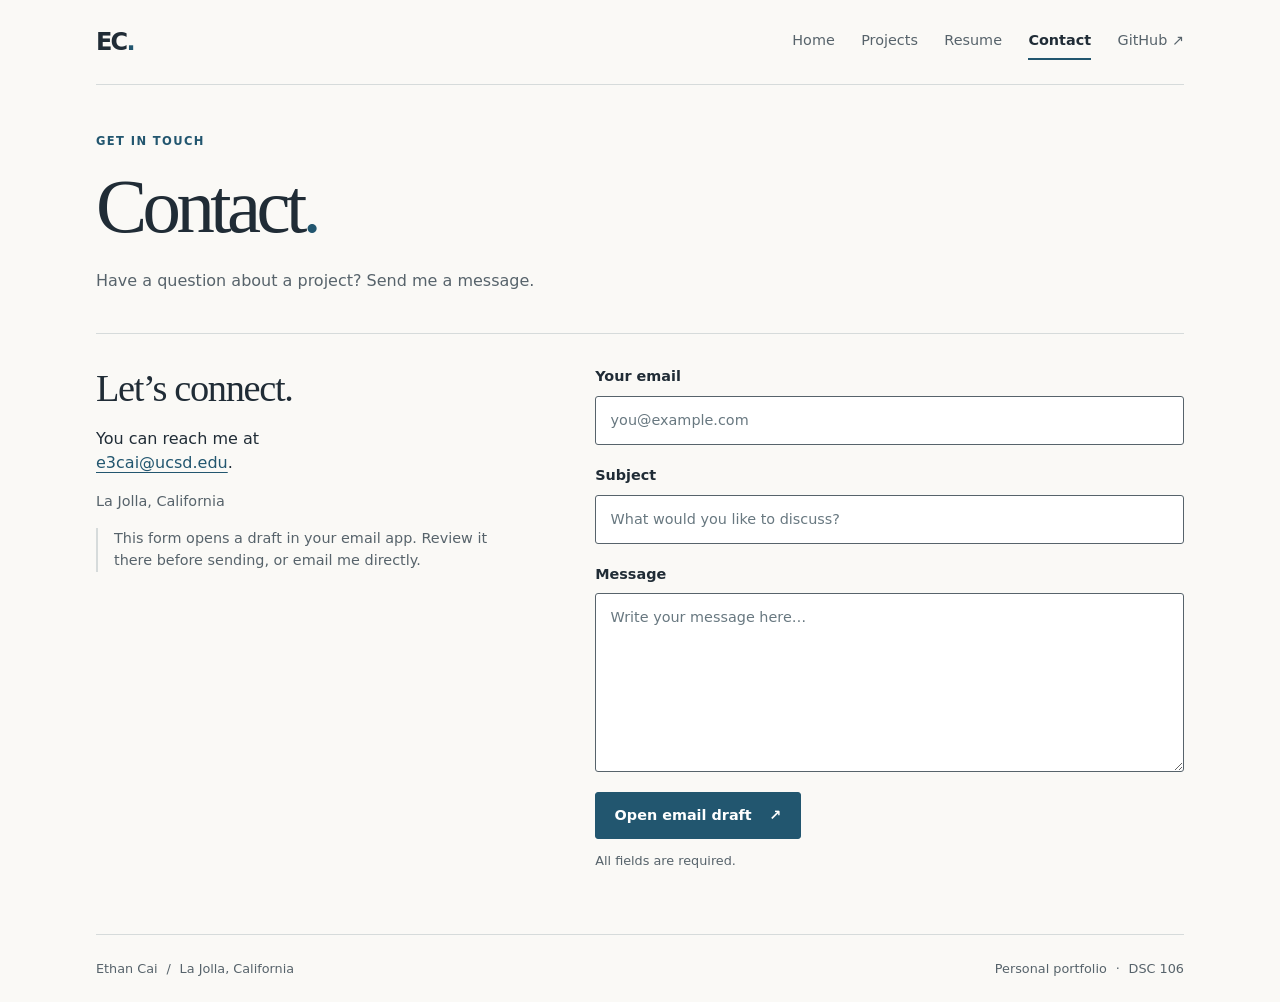
==== contact/index.html @ 334a9e9f "Initial portfolio" ====
<!DOCTYPE html>
<html lang="en">
<head>
  <meta charset="utf-8">
  <meta name="viewport" content="width=device-width, initial-scale=1">
  <meta name="description" content="Contact Ethan Cai by email about research, projects, or collaboration.">
  <title>Contact | Ethan Cai</title>
  <link rel="stylesheet" href="../style.css">
</head>
<body>
  <a class="skip-link" href="#main">Skip to main content</a>
  <header class="site-header">
    <a class="wordmark" href="../index.html" aria-label="EC: Ethan Cai, home">EC<span aria-hidden="true">.</span></a>
    <nav aria-label="Main">
        <a href="../index.html">Home</a>
        <a href="../projects/index.html">Projects</a>
        <a href="../resume/index.html">Resume</a>
        <a href="index.html" aria-current="page">Contact</a>
        <a href="https://github.com/gyjdb" target="_blank" rel="noopener noreferrer">GitHub <span aria-hidden="true">↗</span><span class="visually-hidden"> (opens in a new tab)</span></a>
    </nav>
  </header>
  <main id="main">
<header class="page-intro">
  <p class="eyebrow">Get in touch</p>
  <h1>Contact<span class="accent">.</span></h1>
  <p>Have a question about a project? Send me a message.</p>
</header>
<div class="contact-layout">
  <section class="contact-info" aria-labelledby="contact-info-heading">
    <h2 id="contact-info-heading">Let’s connect.</h2>
    <p>You can reach me at<br><a href="mailto:e3cai@ucsd.edu">e3cai@ucsd.edu</a>.</p>
    <p class="meta">La Jolla, California</p>
    <p class="form-note" id="mail-note">This form opens a draft in your email app. Review it there before sending, or email me directly.</p>
  </section>
  <form action="mailto:e3cai@ucsd.edu" method="POST" enctype="text/plain" aria-label="Email Ethan" aria-describedby="mail-note">
    <label for="email">
      Your email
      <input type="email" id="email" name="email" autocomplete="email"
             placeholder="you@example.com" required>
    </label>
    <label for="subject">
      Subject
      <input type="text" id="subject" name="subject"
             placeholder="What would you like to discuss?" required>
    </label>
    <label for="body">
      Message
      <textarea id="body" name="body" rows="7"
                placeholder="Write your message here…" required></textarea>
    </label>
    <button type="submit">Open email draft <span aria-hidden="true">↗</span></button>
    <p class="meta">All fields are required.</p>
  </form>
</div>
  </main>
  <footer class="site-footer">
    <p>Ethan Cai <span aria-hidden="true">/</span> La Jolla, California</p>
    <p>Personal portfolio <span aria-hidden="true">·</span> DSC 106</p>
  </footer>
</body>
</html>
---- style.css ----
:root {
  --paper: #faf9f6;
  --ink: #202c36;
  --muted: #57636b;
  --accent: #22566f;
  --rule: #d6dbdb;
  --soft: #edf1ef;
}

* { box-sizing: border-box; }

body {
  font: 100%/1.5 system-ui;
  color: var(--ink);
  background: var(--paper);
  max-width: 74rem;
  min-height: 100vh;
  margin: 0 auto;
  padding: 0 clamp(1rem, 4vw, 3rem);
  display: flex;
  flex-direction: column;
  overflow-wrap: break-word;
}

main { flex: 1; }

h1, h2, h3, p, figure, dl { margin: 0; }

h1, h2, h3 { line-height: 1.16; }

h1, h2 { font-family: Georgia, 'Times New Roman', serif; font-weight: 400; }

h1 { font-size: clamp(3rem, 7vw, 5.8rem); letter-spacing: -0.06em; }
h2 { font-size: clamp(1.9rem, 3vw, 2.45rem); letter-spacing: -0.035em; }
h3 { font-size: 1.15rem; font-weight: 620; }

p + p { margin-top: 1rem; }
ul { padding-left: 1.3rem; margin: 1rem 0 0; }
li + li { margin-top: .65rem; }
a { color: var(--accent); text-underline-offset: .22em; }
a:hover { text-decoration-thickness: 2px; }
a, button, input, textarea { -webkit-tap-highlight-color: transparent; }
:focus-visible { outline: 3px solid var(--accent); outline-offset: 4px; }

img { display: block; max-width: 100%; height: auto; }
.accent { color: var(--accent); }
.eyebrow { font-size: .72rem; font-weight: 650; letter-spacing: .12em; text-transform: uppercase; color: var(--accent); }
.meta, .tools { color: var(--muted); font-size: .9rem; }
.tools { font-weight: 550; }
.text-link { font-size: .9rem; font-weight: 600; }

.skip-link { position: absolute; top: .7rem; left: 1rem; padding: .75rem; background: white; transform: translateY(-180%); z-index: 5; }
.skip-link:focus { transform: translateY(0); }
.visually-hidden { position: absolute; width: 1px; height: 1px; margin: -1px; padding: 0; overflow: hidden; clip-path: inset(50%); white-space: nowrap; border: 0; }

.site-header { display: flex; align-items: center; justify-content: space-between; gap: 1.5rem; padding: 1.5rem 0; border-bottom: 1px solid var(--rule); }
.wordmark { font-size: 1.5rem; letter-spacing: -.075em; font-weight: 750; text-decoration: none; color: var(--ink); }
.wordmark span { color: var(--accent); }
.site-header nav { display: flex; flex-wrap: wrap; gap: .35rem 1.65rem; }
.site-header nav a { display: inline-block; padding: .4rem 0; color: var(--muted); text-decoration: none; font-size: .9rem; border-bottom: 2px solid transparent; }
.site-header nav a:hover, .site-header nav a[aria-current='page'] { color: var(--ink); border-bottom-color: var(--accent); }
.site-header nav a[aria-current='page'] { font-weight: 650; }
.site-footer { margin-top: 4rem; padding: 1.5rem 0; border-top: 1px solid var(--rule); display: flex; flex-wrap: wrap; justify-content: space-between; gap: .5rem 1.5rem; color: var(--muted); font-size: .8rem; }
.site-footer p { margin: 0; }
.site-footer span { margin: 0 .3rem; }

.hero { padding: 4rem 0 3.5rem; display: flex; gap: 3.5rem; align-items: center; }
.hero-copy { flex: 1.2; min-width: 0; }
.hero h1 { margin: .85rem 0 1.2rem; }
.hero-subtitle { font-size: clamp(1.2rem, 2.1vw, 1.55rem); line-height: 1.35; font-weight: 450; }
.hero-copy > p:not(.eyebrow):not(.hero-subtitle) { max-width: 47ch; color: var(--muted); font-size: .95rem; }
.hero-image { flex: 1; min-width: 0; }
.hero-image img { width: 100%; border: 1px solid var(--ink); }
figcaption { margin-top: .65rem; color: var(--muted); font-size: .8rem; }
figcaption span { margin: 0 .3rem; }
.actions { display: flex; flex-wrap: wrap; align-items: center; gap: 1rem 1.4rem; margin-top: 1.7rem; }
.button, button { display: inline-flex; align-items: center; justify-content: center; gap: 1.1rem; min-height: 2.8rem; padding: .72rem 1.15rem; border: 1px solid var(--accent); border-radius: 3px; color: white; background: var(--accent); text-decoration: none; font: inherit; font-size: .9rem; font-weight: 550; cursor: pointer; }
.button:hover, button:hover { background: #173e52; border-color: #173e52; }
.home-work { border-top: 1px solid var(--rule); padding-top: 2.3rem; }
.section-heading { display: flex; align-items: end; justify-content: space-between; gap: 1rem; margin-bottom: 1.8rem; }
.section-heading h2 { margin-top: .45rem; }
.project-grid { display: grid; grid-template-columns: repeat(2, minmax(0, 1fr)); gap: 1.8rem; }
.project-card { min-width: 0; padding-top: 1.25rem; border-top: 2px solid var(--accent); }
.project-card h3 { margin: .8rem 0; font-size: 1.1rem; line-height: 1.35; }
.project-card h3 a { text-decoration: none; color: var(--ink); }
.project-card h3 a:hover { text-decoration: underline; }
.project-card > p:not(.eyebrow) { font-size: .9rem; color: var(--muted); }
.project-card > p.tools { margin-top: 1rem; font-size: .8rem; }
.background-strip { margin-top: 3rem; padding: 1.65rem; background: var(--soft); display: flex; align-items: center; justify-content: space-between; gap: 1.5rem; }
.background-strip h2 { flex: 1; font-size: 1.65rem; max-width: 16ch; }
.background-strip p { margin: 0; font-size: .9rem; color: var(--muted); }

.page-intro { padding: 3rem 0 2.5rem; max-width: 60rem; }
.page-intro h1 { margin: .7rem 0 1.15rem; font-size: clamp(3rem, 6vw, 4.8rem); }
.page-intro > p:not(.eyebrow) { color: var(--muted); max-width: 66ch; }
.project-list { max-width: 55rem; }
.project-index { display: flex; flex-wrap: wrap; gap: .5rem 1.4rem; margin-bottom: 1.5rem; }
.project-index a { display: inline-block; padding: .4rem 0; font-size: .9rem; }
.project-detail { border-top: 1px solid var(--rule); padding: 2rem 0; scroll-margin-top: 1.5rem; }
.project-detail h2 { margin: .65rem 0 .9rem; font-size: clamp(1.65rem, 3vw, 2.1rem); max-width: 35ch; }
.project-detail .role { margin-bottom: .5rem; font-size: .94rem; }
.project-detail .tools { margin-top: .4rem; }
.project-summary { max-width: 68ch; margin-top: 1.1rem; }
.project-facts { display: grid; grid-template-columns: 9rem minmax(0, 1fr); gap: 1rem 1.5rem; margin-top: 1.5rem; font-size: .94rem; }
.project-facts dt { color: var(--accent); font-weight: 650; }
.project-facts dd { margin: 0; }
.closing-link { border-top: 1px solid var(--rule); padding-top: 1.5rem; }
.resume-intro > p.resume-name { font-size: 1.35rem; font-weight: 600; color: var(--ink); }
.resume-intro p + p { margin-top: .5rem; }
.resume-content { max-width: 55rem; }
.resume-section { border-top: 1px solid var(--rule); padding: 1.8rem 0; }
.resume-section > h2 { font-size: 1.75rem; margin-bottom: 1.3rem; }
.resume-entry + .resume-entry { margin-top: 1.8rem; }
.resume-entry h3 { line-height: 1.4; }
.resume-entry .role, .resume-entry .tools { margin-top: .35rem; }
.resume-entry .meta { margin-top: .3rem; }
.resume-entry ul, .resume-section > ul { max-width: 75ch; font-size: .94rem; }
.skills-list dt { font-weight: 650; font-size: .94rem; }
.skills-list dd { max-width: 75ch; margin: .2rem 0 1rem; font-size: .94rem; }
.skills-list dd:last-child { margin-bottom: 0; }

.contact-layout { border-top: 1px solid var(--rule); padding-top: 2rem; display: flex; align-items: start; gap: 4rem; }
.contact-info { flex: .85; min-width: 0; }
.contact-info h2 { margin-bottom: 1rem; }
.form-note { border-left: 2px solid var(--rule); padding-left: 1rem; color: var(--muted); font-size: .9rem; max-width: 43ch; }
form { flex: 1.15; min-width: 0; }
label { display: block; margin-bottom: 1.25rem; font-weight: 600; font-size: .9rem; }
input, textarea { display: block; width: 100%; min-width: 0; padding: .8rem .9rem; margin-top: .5rem; border: 1px solid var(--muted); border-radius: 3px; font: inherit; font-weight: 400; color: var(--ink); background: white; }
input::placeholder, textarea::placeholder { color: #687880; opacity: 1; }
textarea { resize: vertical; min-height: 10rem; }
form > .meta { margin-top: .75rem; font-size: .8rem; }

@media (max-width: 48rem) {
  .hero { flex-direction: column; align-items: stretch; gap: 2rem; padding: 2.5rem 0; }
  .hero-copy > p:not(.eyebrow):not(.hero-subtitle) { max-width: none; }
  .hero-image { max-width: 32rem; }
  .project-grid { grid-template-columns: 1fr; gap: 1.5rem; }
  .project-facts { grid-template-columns: 1fr; gap: .3rem; }
  .project-facts dd + dt { margin-top: .8rem; }
  .project-card { padding-top: 1rem; }
  .background-strip { align-items: start; flex-direction: column; gap: 1rem; }
  .background-strip h2 { max-width: none; }
  .contact-layout { flex-direction: column; gap: 2rem; }
  .contact-info, form { width: 100%; }
  .form-note { max-width: none; }
}

@media (max-width: 35rem) {
  .site-header { align-items: start; flex-direction: column; gap: .5rem; padding: 1rem 0; }
  .site-header nav { gap: .25rem 1rem; }
  .section-heading { align-items: start; flex-direction: column; }
  .page-intro { padding: 2.25rem 0 2rem; }
  .site-footer { margin-top: 2.5rem; }
}

@media print {
  html { font-size: 10pt; }
  body { color: black; background: white; max-width: none; padding: 0; }
  .site-header, .site-footer, .skip-link { display: none; }
  a { color: inherit; text-decoration: none; }
  .resume-intro a[href^="http"]::after { content: " (" attr(href) ")"; }
  .page-intro { padding: 0 0 1rem; }
  .page-intro h1 { font-size: 30pt; }
  .resume-section { padding: 1rem 0; }
  .resume-section > h2 { font-size: 18pt; }
  .resume-entry { break-inside: avoid; }
}
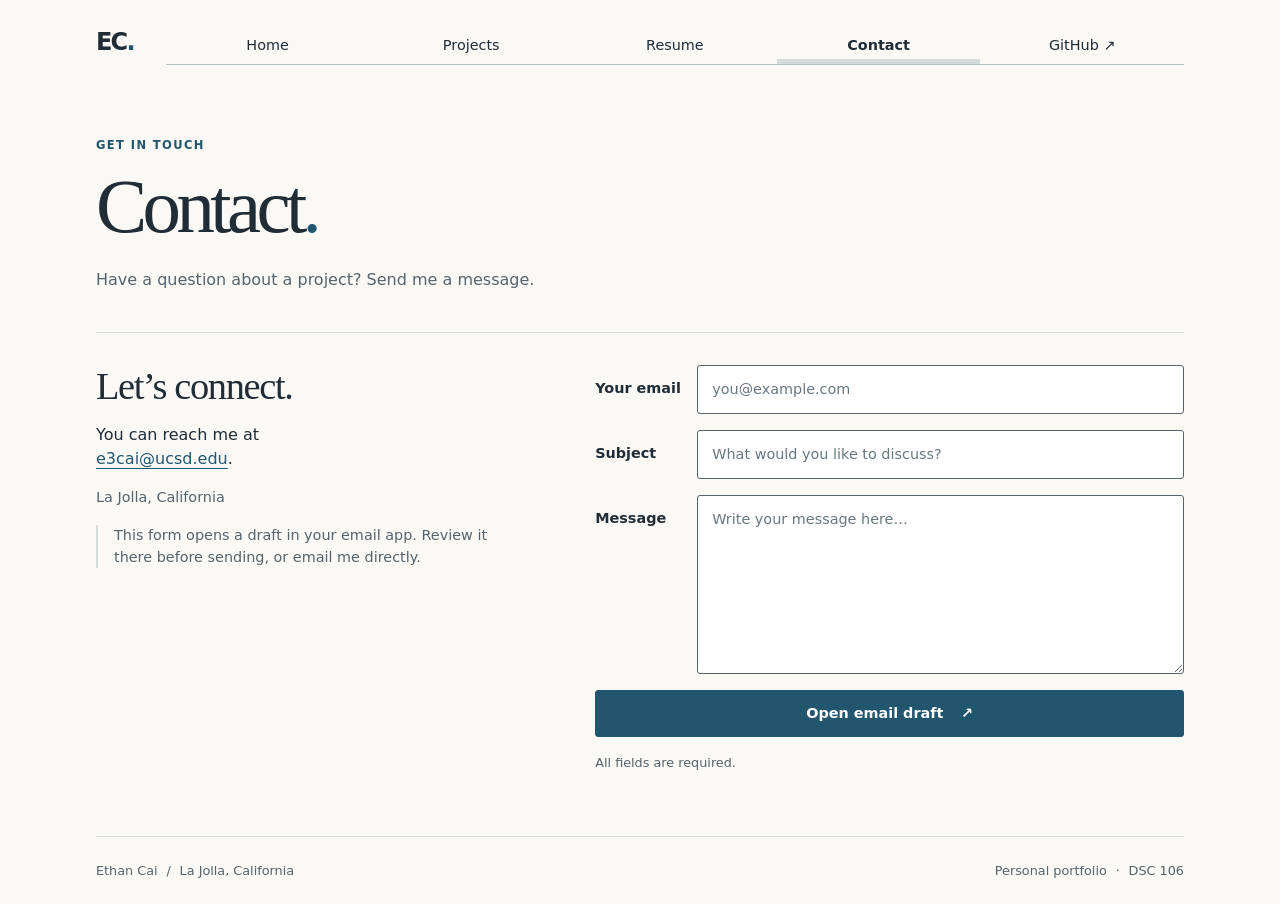
==== commit 22b0449e: "Lab 2: style the site with CSS and update content from new CV - Centered, padded layout; flexbox nav" ====
--- a/contact/index.html
+++ b/contact/index.html
@@ -15,7 +15,7 @@
         <a href="../index.html">Home</a>
         <a href="../projects/index.html">Projects</a>
         <a href="../resume/index.html">Resume</a>
-        <a href="index.html" aria-current="page">Contact</a>
+        <a href="index.html" class="current" aria-current="page">Contact</a>
         <a href="https://github.com/gyjdb" target="_blank" rel="noopener noreferrer">GitHub <span aria-hidden="true">↗</span><span class="visually-hidden"> (opens in a new tab)</span></a>
     </nav>
   </header>
@@ -34,17 +34,17 @@
   </section>
   <form action="mailto:e3cai@ucsd.edu" method="POST" enctype="text/plain" aria-label="Email Ethan" aria-describedby="mail-note">
     <label for="email">
-      Your email
+      <span class="label-text">Your email</span>
       <input type="email" id="email" name="email" autocomplete="email"
              placeholder="you@example.com" required>
     </label>
     <label for="subject">
-      Subject
+      <span class="label-text">Subject</span>
       <input type="text" id="subject" name="subject"
              placeholder="What would you like to discuss?" required>
     </label>
     <label for="body">
-      Message
+      <span class="label-text">Message</span>
       <textarea id="body" name="body" rows="7"
                 placeholder="Write your message here…" required></textarea>
     </label>
@@ -59,3 +59,4 @@
   </footer>
 </body>
 </html>
+
--- a/style.css
+++ b/style.css
@@ -2,12 +2,17 @@
   --paper: #faf9f6;
   --ink: #202c36;
   --muted: #57636b;
-  --accent: #22566f;
+  --color-accent: #22566f;
+  --accent: var(--color-accent);
+  accent-color: var(--color-accent);
   --rule: #d6dbdb;
   --soft: #edf1ef;
 }
 
 * { box-sizing: border-box; }
+
+/* Declared before the component rules so .button and form styles can still set size and weight. */
+input, textarea, button { font: inherit; }
 
 body {
   font: 100%/1.5 system-ui;
@@ -26,7 +31,7 @@
 
 h1, h2, h3, p, figure, dl { margin: 0; }
 
-h1, h2, h3 { line-height: 1.16; }
+h1, h2, h3, h4, h5, h6 { line-height: 1.1; text-wrap: balance; }
 
 h1, h2 { font-family: Georgia, 'Times New Roman', serif; font-weight: 400; }
 
@@ -53,13 +58,13 @@
 .skip-link:focus { transform: translateY(0); }
 .visually-hidden { position: absolute; width: 1px; height: 1px; margin: -1px; padding: 0; overflow: hidden; clip-path: inset(50%); white-space: nowrap; border: 0; }
 
-.site-header { display: flex; align-items: center; justify-content: space-between; gap: 1.5rem; padding: 1.5rem 0; border-bottom: 1px solid var(--rule); }
+.site-header { display: flex; align-items: baseline; gap: 2rem; padding-top: 1.5rem; }
 .wordmark { font-size: 1.5rem; letter-spacing: -.075em; font-weight: 750; text-decoration: none; color: var(--ink); }
 .wordmark span { color: var(--accent); }
-.site-header nav { display: flex; flex-wrap: wrap; gap: .35rem 1.65rem; }
-.site-header nav a { display: inline-block; padding: .4rem 0; color: var(--muted); text-decoration: none; font-size: .9rem; border-bottom: 2px solid transparent; }
-.site-header nav a:hover, .site-header nav a[aria-current='page'] { color: var(--ink); border-bottom-color: var(--accent); }
-.site-header nav a[aria-current='page'] { font-weight: 650; }
+.site-header nav { display: flex; flex: 1; min-width: 0; margin-bottom: 1.5rem; border-bottom: 1px solid oklch(80% 3% 200); }
+.site-header nav a { flex: 1; min-width: 0; padding: .5em; color: inherit; text-align: center; text-decoration: none; font-size: .9rem; }
+.site-header nav a.current { border-bottom: .4em solid var(--rule); padding-bottom: .1em; font-weight: 650; }
+.site-header nav a:hover { border-bottom: .4em solid var(--color-accent); padding-bottom: .1em; background: var(--soft); }
 .site-footer { margin-top: 4rem; padding: 1.5rem 0; border-top: 1px solid var(--rule); display: flex; flex-wrap: wrap; justify-content: space-between; gap: .5rem 1.5rem; color: var(--muted); font-size: .8rem; }
 .site-footer p { margin: 0; }
 .site-footer span { margin: 0 .3rem; }
@@ -74,18 +79,18 @@
 figcaption { margin-top: .65rem; color: var(--muted); font-size: .8rem; }
 figcaption span { margin: 0 .3rem; }
 .actions { display: flex; flex-wrap: wrap; align-items: center; gap: 1rem 1.4rem; margin-top: 1.7rem; }
-.button, button { display: inline-flex; align-items: center; justify-content: center; gap: 1.1rem; min-height: 2.8rem; padding: .72rem 1.15rem; border: 1px solid var(--accent); border-radius: 3px; color: white; background: var(--accent); text-decoration: none; font: inherit; font-size: .9rem; font-weight: 550; cursor: pointer; }
+.button, button { display: inline-flex; align-items: center; justify-content: center; gap: 1.1rem; min-height: 2.8rem; padding: .72rem 1.15rem; border: 1px solid var(--accent); border-radius: 3px; color: white; background: var(--accent); text-decoration: none; font-size: .9rem; font-weight: 550; cursor: pointer; }
 .button:hover, button:hover { background: #173e52; border-color: #173e52; }
 .home-work { border-top: 1px solid var(--rule); padding-top: 2.3rem; }
 .section-heading { display: flex; align-items: end; justify-content: space-between; gap: 1rem; margin-bottom: 1.8rem; }
 .section-heading h2 { margin-top: .45rem; }
-.project-grid { display: grid; grid-template-columns: repeat(2, minmax(0, 1fr)); gap: 1.8rem; }
-.project-card { min-width: 0; padding-top: 1.25rem; border-top: 2px solid var(--accent); }
-.project-card h3 { margin: .8rem 0; font-size: 1.1rem; line-height: 1.35; }
+.project-grid { display: grid; grid-template-columns: repeat(3, minmax(0, 1fr)); gap: 1.8rem; }
+.project-card { display: grid; grid-template-rows: subgrid; grid-row: span 4; row-gap: .8rem; min-width: 0; padding-top: 1.25rem; border-top: 2px solid var(--accent); }
+.project-card h3 { font-size: 1.1rem; }
 .project-card h3 a { text-decoration: none; color: var(--ink); }
 .project-card h3 a:hover { text-decoration: underline; }
 .project-card > p:not(.eyebrow) { font-size: .9rem; color: var(--muted); }
-.project-card > p.tools { margin-top: 1rem; font-size: .8rem; }
+.project-card > p.tools { font-size: .8rem; }
 .background-strip { margin-top: 3rem; padding: 1.65rem; background: var(--soft); display: flex; align-items: center; justify-content: space-between; gap: 1.5rem; }
 .background-strip h2 { flex: 1; font-size: 1.65rem; max-width: 16ch; }
 .background-strip p { margin: 0; font-size: .9rem; color: var(--muted); }
@@ -104,6 +109,7 @@
 .project-facts { display: grid; grid-template-columns: 9rem minmax(0, 1fr); gap: 1rem 1.5rem; margin-top: 1.5rem; font-size: .94rem; }
 .project-facts dt { color: var(--accent); font-weight: 650; }
 .project-facts dd { margin: 0; }
+.project-link { margin-top: 1.5rem; }
 .closing-link { border-top: 1px solid var(--rule); padding-top: 1.5rem; }
 .resume-intro > p.resume-name { font-size: 1.35rem; font-weight: 600; color: var(--ink); }
 .resume-intro p + p { margin-top: .5rem; }
@@ -111,24 +117,42 @@
 .resume-section { border-top: 1px solid var(--rule); padding: 1.8rem 0; }
 .resume-section > h2 { font-size: 1.75rem; margin-bottom: 1.3rem; }
 .resume-entry + .resume-entry { margin-top: 1.8rem; }
-.resume-entry h3 { line-height: 1.4; }
+.resume-entry header { display: grid; grid-template-columns: minmax(0, 1fr) auto; column-gap: 1.5rem; }
+.resume-entry header > :not(.meta) { grid-column: 1; }
+.resume-entry header > .meta { grid-column: 2; grid-row: 1 / span 3; text-align: right; }
 .resume-entry .role, .resume-entry .tools { margin-top: .35rem; }
 .resume-entry .meta { margin-top: .3rem; }
-.resume-entry ul, .resume-section > ul { max-width: 75ch; font-size: .94rem; }
+.resume-entry ul { max-width: 75ch; font-size: .94rem; }
+.skills-list { display: grid; grid-template-columns: minmax(10rem, 1fr) minmax(0, 3fr); gap: 1rem 1.5rem; }
 .skills-list dt { font-weight: 650; font-size: .94rem; }
-.skills-list dd { max-width: 75ch; margin: .2rem 0 1rem; font-size: .94rem; }
+.skills-list dd { max-width: 75ch; margin: 0; font-size: .94rem; }
 .skills-list dd:last-child { margin-bottom: 0; }
 
 .contact-layout { border-top: 1px solid var(--rule); padding-top: 2rem; display: flex; align-items: start; gap: 4rem; }
 .contact-info { flex: .85; min-width: 0; }
 .contact-info h2 { margin-bottom: 1rem; }
 .form-note { border-left: 2px solid var(--rule); padding-left: 1rem; color: var(--muted); font-size: .9rem; max-width: 43ch; }
-form { flex: 1.15; min-width: 0; }
-label { display: block; margin-bottom: 1.25rem; font-weight: 600; font-size: .9rem; }
-input, textarea { display: block; width: 100%; min-width: 0; padding: .8rem .9rem; margin-top: .5rem; border: 1px solid var(--muted); border-radius: 3px; font: inherit; font-weight: 400; color: var(--ink); background: white; }
+form { flex: 1.15; min-width: 0; display: grid; grid-template-columns: auto minmax(0, 1fr); gap: 1em; }
+form label { display: grid; grid-template-columns: subgrid; grid-column: 1 / -1; align-items: start; font-weight: 600; font-size: .9rem; }
+.label-text { padding-top: .8rem; }
+form > button, form > .meta { grid-column: 1 / -1; }
+input, textarea { min-width: 0; padding: .8rem .9rem; margin: 0; border: 1px solid var(--muted); border-radius: 3px; font-weight: 400; color: var(--ink); background: white; }
 input::placeholder, textarea::placeholder { color: #687880; opacity: 1; }
 textarea { resize: vertical; min-height: 10rem; }
-form > .meta { margin-top: .75rem; font-size: .8rem; }
+form > .meta { margin: 0; font-size: .8rem; }
+
+/* Lab 2: each article shares the title, image, and description rows. */
+.project-gallery { margin-bottom: 3rem; }
+.project-gallery > h2, .project-details-heading { margin-bottom: 1.5rem; }
+.projects { display: grid; grid-template-columns: repeat(auto-fill, minmax(min(15em, 100%), 1fr)); gap: 1.5rem; }
+.projects > article { display: grid; grid-template-rows: subgrid; grid-row: span 3; gap: 1rem; min-width: 0; padding: 1.2rem 0; border-top: 2px solid var(--color-accent); }
+.projects h2 { margin: 0; font-family: system-ui; font-size: 1.15rem; font-weight: 600; letter-spacing: -.015em; }
+.projects h2 a { color: inherit; text-decoration: none; }
+.projects h2 a:hover { text-decoration: underline; }
+.projects img { width: 100%; aspect-ratio: 16 / 10; object-fit: cover; border: 1px solid var(--rule); }
+.projects p { margin: 0; color: var(--muted); font-size: .9rem; }
+.projects .tools { display: block; margin-top: .75rem; font-size: .8rem; }
+.projects .placeholder { border-top-color: var(--rule); }
 
 @media (max-width: 48rem) {
   .hero { flex-direction: column; align-items: stretch; gap: 2rem; padding: 2.5rem 0; }
@@ -138,6 +162,10 @@
   .project-facts { grid-template-columns: 1fr; gap: .3rem; }
   .project-facts dd + dt { margin-top: .8rem; }
   .project-card { padding-top: 1rem; }
+  .resume-entry header { grid-template-columns: 1fr; }
+  .resume-entry header > .meta { grid-column: 1; grid-row: auto; text-align: left; }
+  .skills-list { grid-template-columns: 1fr; gap: .3rem; }
+  .skills-list dd + dt { margin-top: .8rem; }
   .background-strip { align-items: start; flex-direction: column; gap: 1rem; }
   .background-strip h2 { max-width: none; }
   .contact-layout { flex-direction: column; gap: 2rem; }
@@ -146,8 +174,13 @@
 }
 
 @media (max-width: 35rem) {
-  .site-header { align-items: start; flex-direction: column; gap: .5rem; padding: 1rem 0; }
-  .site-header nav { gap: .25rem 1rem; }
+  .site-header { align-items: stretch; flex-direction: column; gap: .5rem; padding-top: 1rem; }
+  .wordmark { align-self: start; }
+  .site-header nav a { font-size: .8rem; padding-inline: .25em; }
+  .site-header nav a > span[aria-hidden] { display: none; }
+  form { grid-template-columns: minmax(0, 1fr); }
+  .label-text { padding-top: 0; }
+  form label { row-gap: .5rem; }
   .section-heading { align-items: start; flex-direction: column; }
   .page-intro { padding: 2.25rem 0 2rem; }
   .site-footer { margin-top: 2.5rem; }
@@ -165,3 +198,4 @@
   .resume-section > h2 { font-size: 18pt; }
   .resume-entry { break-inside: avoid; }
 }
+
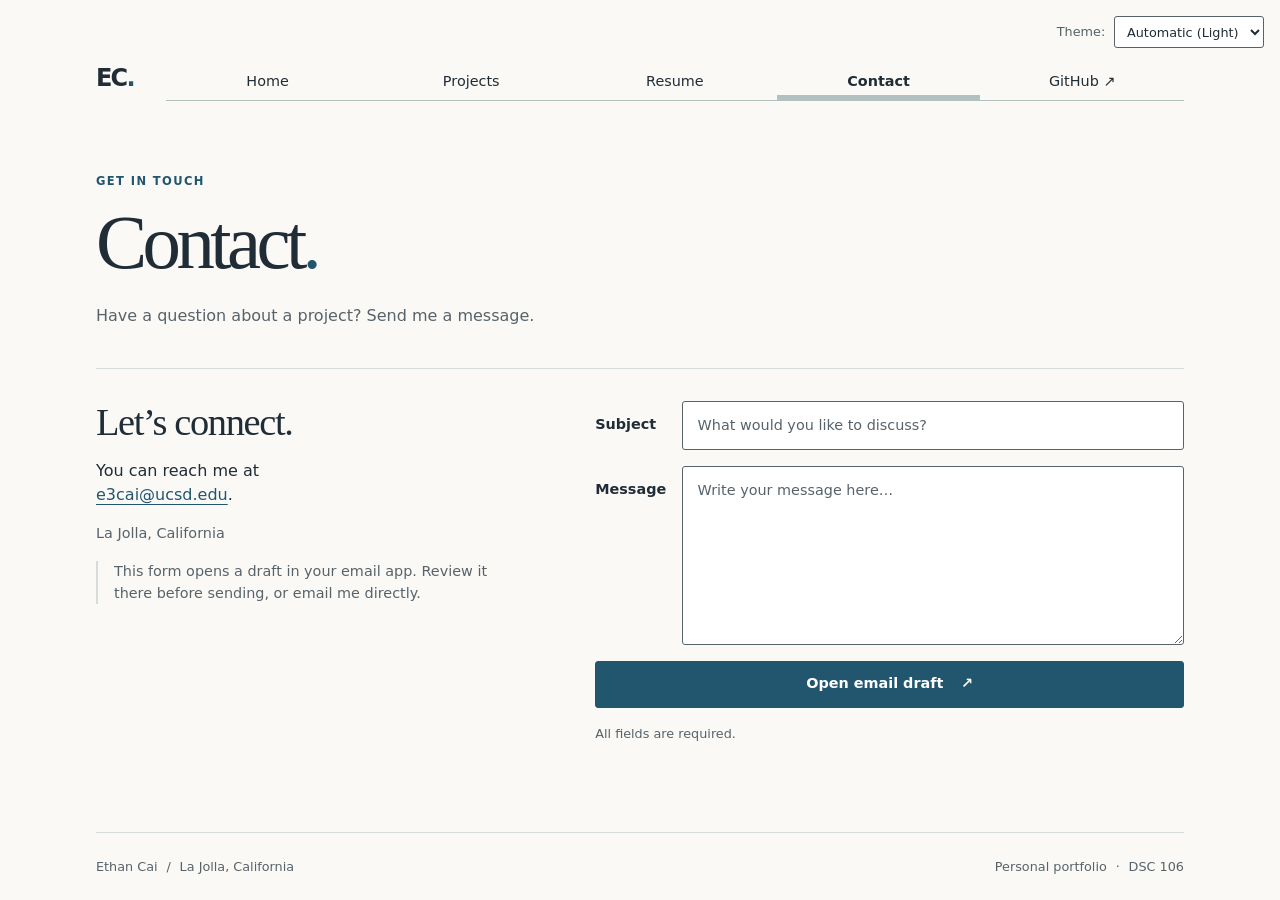
==== commit 9e9cccb3: "Lab 3: add JavaScript navigation, dark mode switch, and contact form - Add global.js to every page a" ====
--- a/contact/index.html
+++ b/contact/index.html
@@ -6,18 +6,12 @@
   <meta name="description" content="Contact Ethan Cai by email about research, projects, or collaboration.">
   <title>Contact | Ethan Cai</title>
   <link rel="stylesheet" href="../style.css">
+  <script type="module" src="../global.js"></script>
 </head>
 <body>
   <a class="skip-link" href="#main">Skip to main content</a>
   <header class="site-header">
     <a class="wordmark" href="../index.html" aria-label="EC: Ethan Cai, home">EC<span aria-hidden="true">.</span></a>
-    <nav aria-label="Main">
-        <a href="../index.html">Home</a>
-        <a href="../projects/index.html">Projects</a>
-        <a href="../resume/index.html">Resume</a>
-        <a href="index.html" class="current" aria-current="page">Contact</a>
-        <a href="https://github.com/gyjdb" target="_blank" rel="noopener noreferrer">GitHub <span aria-hidden="true">↗</span><span class="visually-hidden"> (opens in a new tab)</span></a>
-    </nav>
   </header>
   <main id="main">
 <header class="page-intro">
@@ -32,12 +26,7 @@
     <p class="meta">La Jolla, California</p>
     <p class="form-note" id="mail-note">This form opens a draft in your email app. Review it there before sending, or email me directly.</p>
   </section>
-  <form action="mailto:e3cai@ucsd.edu" method="POST" enctype="text/plain" aria-label="Email Ethan" aria-describedby="mail-note">
-    <label for="email">
-      <span class="label-text">Your email</span>
-      <input type="email" id="email" name="email" autocomplete="email"
-             placeholder="you@example.com" required>
-    </label>
+  <form action="mailto:e3cai@ucsd.edu" method="GET" aria-label="Email Ethan" aria-describedby="mail-note">
     <label for="subject">
       <span class="label-text">Subject</span>
       <input type="text" id="subject" name="subject"
--- a/style.css
+++ b/style.css
@@ -1,18 +1,22 @@
 :root {
-  --paper: #faf9f6;
-  --ink: #202c36;
-  --muted: #57636b;
-  --color-accent: #22566f;
+  color-scheme: light dark;
+  --paper: light-dark(#faf9f6, #141e26);
+  --ink: light-dark(#202c36, #edf2f4);
+  --muted: light-dark(#57636b, #afbdc7);
+  --color-accent: light-dark(#22566f, #8fcde8);
   --accent: var(--color-accent);
   accent-color: var(--color-accent);
-  --rule: #d6dbdb;
-  --soft: #edf1ef;
+  --rule: light-dark(#d6dbdb, #3b4b56);
+  --soft: light-dark(#edf1ef, #20303b);
+  --field: light-dark(#ffffff, #1b2832);
+  --button-text: light-dark(#ffffff, #141e26);
+  --button-hover: light-dark(#173e52, #b2e0f2);
 }
 
 * { box-sizing: border-box; }
 
 /* Declared before the component rules so .button and form styles can still set size and weight. */
-input, textarea, button { font: inherit; }
+input, textarea, button, select { font: inherit; }
 
 body {
   font: 100%/1.5 system-ui;
@@ -44,7 +48,7 @@
 li + li { margin-top: .65rem; }
 a { color: var(--accent); text-underline-offset: .22em; }
 a:hover { text-decoration-thickness: 2px; }
-a, button, input, textarea { -webkit-tap-highlight-color: transparent; }
+a, button, input, textarea, select { -webkit-tap-highlight-color: transparent; }
 :focus-visible { outline: 3px solid var(--accent); outline-offset: 4px; }
 
 img { display: block; max-width: 100%; height: auto; }
@@ -54,17 +58,19 @@
 .tools { font-weight: 550; }
 .text-link { font-size: .9rem; font-weight: 600; }
 
-.skip-link { position: absolute; top: .7rem; left: 1rem; padding: .75rem; background: white; transform: translateY(-180%); z-index: 5; }
+.skip-link { position: absolute; top: .7rem; left: 1rem; padding: .75rem; background: var(--paper); transform: translateY(-180%); z-index: 5; }
 .skip-link:focus { transform: translateY(0); }
 .visually-hidden { position: absolute; width: 1px; height: 1px; margin: -1px; padding: 0; overflow: hidden; clip-path: inset(50%); white-space: nowrap; border: 0; }
 
-.site-header { display: flex; align-items: baseline; gap: 2rem; padding-top: 1.5rem; }
+.color-scheme { position: absolute; top: 1rem; right: 1rem; display: flex; align-items: center; gap: .55rem; color: var(--muted); font-size: .8rem; }
+.color-scheme select { min-height: 2rem; padding: .3rem .5rem; border: 1px solid var(--muted); border-radius: 3px; color: var(--ink); background: var(--field); cursor: pointer; }
+.site-header { display: flex; align-items: baseline; gap: 2rem; padding-top: 3.75rem; }
 .wordmark { font-size: 1.5rem; letter-spacing: -.075em; font-weight: 750; text-decoration: none; color: var(--ink); }
 .wordmark span { color: var(--accent); }
-.site-header nav { display: flex; flex: 1; min-width: 0; margin-bottom: 1.5rem; border-bottom: 1px solid oklch(80% 3% 200); }
+.site-header nav { --border-color: oklch(50% 10% 200 / 40%); display: flex; flex: 1; min-width: 0; margin-bottom: 1.5rem; border-bottom: 1px solid var(--border-color); }
 .site-header nav a { flex: 1; min-width: 0; padding: .5em; color: inherit; text-align: center; text-decoration: none; font-size: .9rem; }
-.site-header nav a.current { border-bottom: .4em solid var(--rule); padding-bottom: .1em; font-weight: 650; }
-.site-header nav a:hover { border-bottom: .4em solid var(--color-accent); padding-bottom: .1em; background: var(--soft); }
+.site-header nav a.current { border-bottom: .4em solid var(--border-color); padding-bottom: .1em; font-weight: 650; }
+.site-header nav a:hover { border-bottom: .4em solid var(--color-accent); padding-bottom: .1em; background: color-mix(in oklch, var(--color-accent) 12%, var(--paper)); }
 .site-footer { margin-top: 4rem; padding: 1.5rem 0; border-top: 1px solid var(--rule); display: flex; flex-wrap: wrap; justify-content: space-between; gap: .5rem 1.5rem; color: var(--muted); font-size: .8rem; }
 .site-footer p { margin: 0; }
 .site-footer span { margin: 0 .3rem; }
@@ -79,8 +85,8 @@
 figcaption { margin-top: .65rem; color: var(--muted); font-size: .8rem; }
 figcaption span { margin: 0 .3rem; }
 .actions { display: flex; flex-wrap: wrap; align-items: center; gap: 1rem 1.4rem; margin-top: 1.7rem; }
-.button, button { display: inline-flex; align-items: center; justify-content: center; gap: 1.1rem; min-height: 2.8rem; padding: .72rem 1.15rem; border: 1px solid var(--accent); border-radius: 3px; color: white; background: var(--accent); text-decoration: none; font-size: .9rem; font-weight: 550; cursor: pointer; }
-.button:hover, button:hover { background: #173e52; border-color: #173e52; }
+.button, button { display: inline-flex; align-items: center; justify-content: center; gap: 1.1rem; min-height: 2.8rem; padding: .72rem 1.15rem; border: 1px solid var(--accent); border-radius: 3px; color: var(--button-text); background: var(--accent); text-decoration: none; font-size: .9rem; font-weight: 550; cursor: pointer; }
+.button:hover, button:hover { background: var(--button-hover); border-color: var(--button-hover); }
 .home-work { border-top: 1px solid var(--rule); padding-top: 2.3rem; }
 .section-heading { display: flex; align-items: end; justify-content: space-between; gap: 1rem; margin-bottom: 1.8rem; }
 .section-heading h2 { margin-top: .45rem; }
@@ -136,8 +142,8 @@
 form label { display: grid; grid-template-columns: subgrid; grid-column: 1 / -1; align-items: start; font-weight: 600; font-size: .9rem; }
 .label-text { padding-top: .8rem; }
 form > button, form > .meta { grid-column: 1 / -1; }
-input, textarea { min-width: 0; padding: .8rem .9rem; margin: 0; border: 1px solid var(--muted); border-radius: 3px; font-weight: 400; color: var(--ink); background: white; }
-input::placeholder, textarea::placeholder { color: #687880; opacity: 1; }
+input, textarea { min-width: 0; padding: .8rem .9rem; margin: 0; border: 1px solid var(--muted); border-radius: 3px; font-weight: 400; color: var(--ink); background: var(--field); }
+input::placeholder, textarea::placeholder { color: var(--muted); opacity: 1; }
 textarea { resize: vertical; min-height: 10rem; }
 form > .meta { margin: 0; font-size: .8rem; }
 
@@ -187,9 +193,9 @@
 }
 
 @media print {
-  html { font-size: 10pt; }
+  html { font-size: 10pt; color-scheme: light !important; }
   body { color: black; background: white; max-width: none; padding: 0; }
-  .site-header, .site-footer, .skip-link { display: none; }
+  .site-header, .site-footer, .skip-link, .color-scheme { display: none; }
   a { color: inherit; text-decoration: none; }
   .resume-intro a[href^="http"]::after { content: " (" attr(href) ")"; }
   .page-intro { padding: 0 0 1rem; }
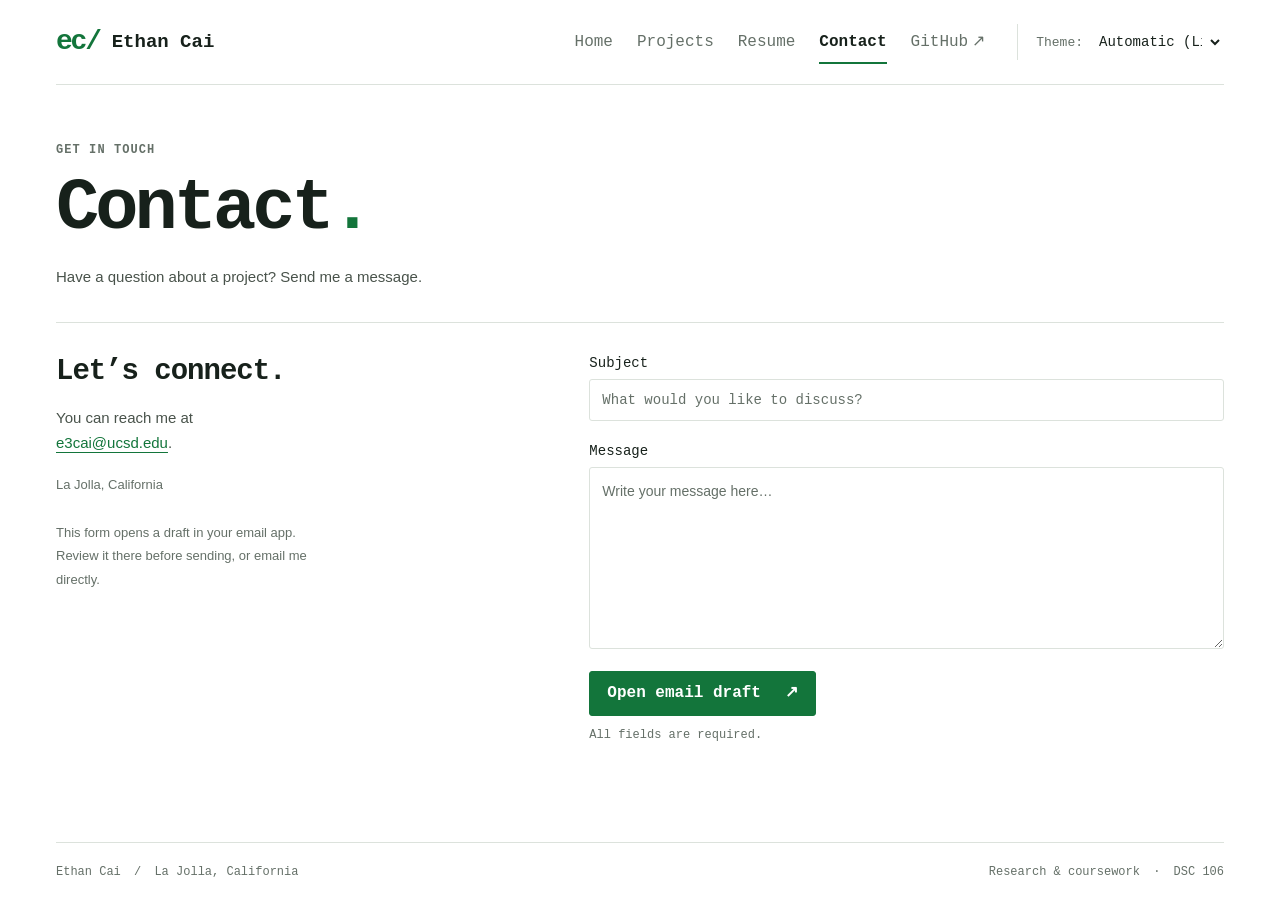
==== commit 82139a39: "Redesign research portfolio and add project archive filters" ====
--- a/contact/index.html
+++ b/contact/index.html
@@ -5,13 +5,14 @@
   <meta name="viewport" content="width=device-width, initial-scale=1">
   <meta name="description" content="Contact Ethan Cai by email about research, projects, or collaboration.">
   <title>Contact | Ethan Cai</title>
+  <link rel="preload" href="../fonts/inconsolata-latin.woff2" as="font" type="font/woff2" crossorigin>
   <link rel="stylesheet" href="../style.css">
   <script type="module" src="../global.js"></script>
 </head>
 <body>
   <a class="skip-link" href="#main">Skip to main content</a>
   <header class="site-header">
-    <a class="wordmark" href="../index.html" aria-label="EC: Ethan Cai, home">EC<span aria-hidden="true">.</span></a>
+    <a class="wordmark" href="../" aria-label="Ethan Cai, home"><span class="wordmark-symbol" aria-hidden="true">ec/</span><span>Ethan Cai</span></a>
   </header>
   <main id="main">
 <header class="page-intro">
@@ -44,7 +45,7 @@
   </main>
   <footer class="site-footer">
     <p>Ethan Cai <span aria-hidden="true">/</span> La Jolla, California</p>
-    <p>Personal portfolio <span aria-hidden="true">·</span> DSC 106</p>
+    <p>Research &amp; coursework <span aria-hidden="true">·</span> DSC 106</p>
   </footer>
 </body>
 </html>
--- a/style.css
+++ b/style.css
@@ -1,207 +1,264 @@
+@font-face {
+  font-family: Inconsolata; font-style: normal; font-weight: 200 900; font-display: swap;
+  src: url("fonts/inconsolata-latin.woff2") format("woff2");
+}
 :root {
   color-scheme: light dark;
-  --paper: light-dark(#faf9f6, #141e26);
-  --ink: light-dark(#202c36, #edf2f4);
-  --muted: light-dark(#57636b, #afbdc7);
-  --color-accent: light-dark(#22566f, #8fcde8);
-  --accent: var(--color-accent);
-  accent-color: var(--color-accent);
-  --rule: light-dark(#d6dbdb, #3b4b56);
-  --soft: light-dark(#edf1ef, #20303b);
-  --field: light-dark(#ffffff, #1b2832);
-  --button-text: light-dark(#ffffff, #141e26);
-  --button-hover: light-dark(#173e52, #b2e0f2);
-}
-
+  --paper: light-dark(#fff, #121713);
+  --ink: light-dark(#17211b, #eaf0e9);
+  --text: light-dark(#49534b, #b8c3b9);
+  --muted: light-dark(#657068, #9eaca0);
+  --accent: light-dark(#13753b, #88d8a3);
+  --accent-hover: light-dark(#0e5c2e, #b0edc2);
+  --line: light-dark(#dce2dc, #354038);
+  --soft: light-dark(#f6f8f5, #1b231d);
+  --selected: light-dark(#eaf4ec, #21382a);
+  --field: light-dark(#fff, #172019);
+  --button-text: light-dark(#fff, #112317);
+  --mono: Inconsolata, ui-monospace, Consolas, monospace;
+  --sans: -apple-system, BlinkMacSystemFont, "Segoe UI", sans-serif;
+}
 * { box-sizing: border-box; }
-
-/* Declared before the component rules so .button and form styles can still set size and weight. */
-input, textarea, button, select { font: inherit; }
-
-body {
-  font: 100%/1.5 system-ui;
-  color: var(--ink);
-  background: var(--paper);
-  max-width: 74rem;
-  min-height: 100vh;
-  margin: 0 auto;
-  padding: 0 clamp(1rem, 4vw, 3rem);
-  display: flex;
-  flex-direction: column;
-  overflow-wrap: break-word;
-}
-
+html { scroll-padding-top: 24px; }
+body { margin: 0 auto; max-width: 1248px; padding: 0 40px; min-height: 100vh; display: flex; flex-direction: column; font: 15px/1.65 var(--sans); color: var(--text); background: var(--paper); -webkit-font-smoothing: antialiased; overflow-wrap: break-word; }
 main { flex: 1; }
-
-h1, h2, h3, p, figure, dl { margin: 0; }
-
-h1, h2, h3, h4, h5, h6 { line-height: 1.1; text-wrap: balance; }
-
-h1, h2 { font-family: Georgia, 'Times New Roman', serif; font-weight: 400; }
-
-h1 { font-size: clamp(3rem, 7vw, 5.8rem); letter-spacing: -0.06em; }
-h2 { font-size: clamp(1.9rem, 3vw, 2.45rem); letter-spacing: -0.035em; }
-h3 { font-size: 1.15rem; font-weight: 620; }
-
-p + p { margin-top: 1rem; }
-ul { padding-left: 1.3rem; margin: 1rem 0 0; }
-li + li { margin-top: .65rem; }
-a { color: var(--accent); text-underline-offset: .22em; }
-a:hover { text-decoration-thickness: 2px; }
-a, button, input, textarea, select { -webkit-tap-highlight-color: transparent; }
-:focus-visible { outline: 3px solid var(--accent); outline-offset: 4px; }
-
-img { display: block; max-width: 100%; height: auto; }
+h1,h2,h3,h4,p,figure,dl { margin: 0; }
+h1,h2,h3 { color: var(--ink); font-family: var(--mono); font-weight: 600; }
+h1 { font-size: clamp(48px, 6vw, 72px); line-height: 1; letter-spacing: -.055em; }
+h2 { font-size: 32px; line-height: 1.15; letter-spacing: -.035em; }
+h3 { font-size: 24px; line-height: 1.15; letter-spacing: -.025em; }
+a { color: var(--accent); text-underline-offset: 4px; }
+a:hover { color: var(--accent-hover); }
+a,button,input,select,textarea { -webkit-tap-highlight-color: transparent; }
+button,input,select,textarea { font: inherit; }
+button,a,select { touch-action: manipulation; }
+button { cursor: pointer; }
+:focus-visible { outline: 2px solid var(--accent); outline-offset: 5px; }
+img { max-width: 100%; display: block; height: auto; }
+[hidden] { display: none !important; }
 .accent { color: var(--accent); }
-.eyebrow { font-size: .72rem; font-weight: 650; letter-spacing: .12em; text-transform: uppercase; color: var(--accent); }
-.meta, .tools { color: var(--muted); font-size: .9rem; }
-.tools { font-weight: 550; }
-.text-link { font-size: .9rem; font-weight: 600; }
-
-.skip-link { position: absolute; top: .7rem; left: 1rem; padding: .75rem; background: var(--paper); transform: translateY(-180%); z-index: 5; }
-.skip-link:focus { transform: translateY(0); }
+.eyebrow { font: 600 12px/1.5 var(--mono); text-transform: uppercase; letter-spacing: .09em; color: var(--muted); }
+.eyebrow > span { margin-inline: 7px; color: var(--line); }
+.text-link { font: 600 15px/1.4 var(--mono); text-decoration: none; display: inline-flex; align-items: center; gap: 12px; padding-block: 8px; }
+.text-link:hover { text-decoration: underline; }
+.button,button[type=submit] { border: 1px solid var(--accent); background: var(--accent); color: var(--button-text); border-radius: 3px; min-height: 44px; padding: 10px 17px; display: inline-flex; align-items: center; justify-content: space-between; gap: 24px; text-decoration: none; font: 600 16px/1.4 var(--mono); }
+.button:hover,button[type=submit]:hover { background: var(--accent-hover); color: var(--button-text); }
 .visually-hidden { position: absolute; width: 1px; height: 1px; margin: -1px; padding: 0; overflow: hidden; clip-path: inset(50%); white-space: nowrap; border: 0; }
-
-.color-scheme { position: absolute; top: 1rem; right: 1rem; display: flex; align-items: center; gap: .55rem; color: var(--muted); font-size: .8rem; }
-.color-scheme select { min-height: 2rem; padding: .3rem .5rem; border: 1px solid var(--muted); border-radius: 3px; color: var(--ink); background: var(--field); cursor: pointer; }
-.site-header { display: flex; align-items: baseline; gap: 2rem; padding-top: 3.75rem; }
-.wordmark { font-size: 1.5rem; letter-spacing: -.075em; font-weight: 750; text-decoration: none; color: var(--ink); }
-.wordmark span { color: var(--accent); }
-.site-header nav { --border-color: oklch(50% 10% 200 / 40%); display: flex; flex: 1; min-width: 0; margin-bottom: 1.5rem; border-bottom: 1px solid var(--border-color); }
-.site-header nav a { flex: 1; min-width: 0; padding: .5em; color: inherit; text-align: center; text-decoration: none; font-size: .9rem; }
-.site-header nav a.current { border-bottom: .4em solid var(--border-color); padding-bottom: .1em; font-weight: 650; }
-.site-header nav a:hover { border-bottom: .4em solid var(--color-accent); padding-bottom: .1em; background: color-mix(in oklch, var(--color-accent) 12%, var(--paper)); }
-.site-footer { margin-top: 4rem; padding: 1.5rem 0; border-top: 1px solid var(--rule); display: flex; flex-wrap: wrap; justify-content: space-between; gap: .5rem 1.5rem; color: var(--muted); font-size: .8rem; }
-.site-footer p { margin: 0; }
-.site-footer span { margin: 0 .3rem; }
-
-.hero { padding: 4rem 0 3.5rem; display: flex; gap: 3.5rem; align-items: center; }
-.hero-copy { flex: 1.2; min-width: 0; }
-.hero h1 { margin: .85rem 0 1.2rem; }
-.hero-subtitle { font-size: clamp(1.2rem, 2.1vw, 1.55rem); line-height: 1.35; font-weight: 450; }
-.hero-copy > p:not(.eyebrow):not(.hero-subtitle) { max-width: 47ch; color: var(--muted); font-size: .95rem; }
-.hero-image { flex: 1; min-width: 0; }
-.hero-image img { width: 100%; border: 1px solid var(--ink); }
-figcaption { margin-top: .65rem; color: var(--muted); font-size: .8rem; }
-figcaption span { margin: 0 .3rem; }
-.actions { display: flex; flex-wrap: wrap; align-items: center; gap: 1rem 1.4rem; margin-top: 1.7rem; }
-.button, button { display: inline-flex; align-items: center; justify-content: center; gap: 1.1rem; min-height: 2.8rem; padding: .72rem 1.15rem; border: 1px solid var(--accent); border-radius: 3px; color: var(--button-text); background: var(--accent); text-decoration: none; font-size: .9rem; font-weight: 550; cursor: pointer; }
-.button:hover, button:hover { background: var(--button-hover); border-color: var(--button-hover); }
-.home-work { border-top: 1px solid var(--rule); padding-top: 2.3rem; }
-.section-heading { display: flex; align-items: end; justify-content: space-between; gap: 1rem; margin-bottom: 1.8rem; }
-.section-heading h2 { margin-top: .45rem; }
-.project-grid { display: grid; grid-template-columns: repeat(3, minmax(0, 1fr)); gap: 1.8rem; }
-.project-card { display: grid; grid-template-rows: subgrid; grid-row: span 4; row-gap: .8rem; min-width: 0; padding-top: 1.25rem; border-top: 2px solid var(--accent); }
-.project-card h3 { font-size: 1.1rem; }
-.project-card h3 a { text-decoration: none; color: var(--ink); }
-.project-card h3 a:hover { text-decoration: underline; }
-.project-card > p:not(.eyebrow) { font-size: .9rem; color: var(--muted); }
-.project-card > p.tools { font-size: .8rem; }
-.background-strip { margin-top: 3rem; padding: 1.65rem; background: var(--soft); display: flex; align-items: center; justify-content: space-between; gap: 1.5rem; }
-.background-strip h2 { flex: 1; font-size: 1.65rem; max-width: 16ch; }
-.background-strip p { margin: 0; font-size: .9rem; color: var(--muted); }
-
-.page-intro { padding: 3rem 0 2.5rem; max-width: 60rem; }
-.page-intro h1 { margin: .7rem 0 1.15rem; font-size: clamp(3rem, 6vw, 4.8rem); }
-.page-intro > p:not(.eyebrow) { color: var(--muted); max-width: 66ch; }
-.project-list { max-width: 55rem; }
-.project-index { display: flex; flex-wrap: wrap; gap: .5rem 1.4rem; margin-bottom: 1.5rem; }
-.project-index a { display: inline-block; padding: .4rem 0; font-size: .9rem; }
-.project-detail { border-top: 1px solid var(--rule); padding: 2rem 0; scroll-margin-top: 1.5rem; }
-.project-detail h2 { margin: .65rem 0 .9rem; font-size: clamp(1.65rem, 3vw, 2.1rem); max-width: 35ch; }
-.project-detail .role { margin-bottom: .5rem; font-size: .94rem; }
-.project-detail .tools { margin-top: .4rem; }
-.project-summary { max-width: 68ch; margin-top: 1.1rem; }
-.project-facts { display: grid; grid-template-columns: 9rem minmax(0, 1fr); gap: 1rem 1.5rem; margin-top: 1.5rem; font-size: .94rem; }
-.project-facts dt { color: var(--accent); font-weight: 650; }
+.skip-link { position: absolute; top: -80px; left: 16px; padding: 10px; background: var(--paper); border: 2px solid var(--accent); z-index: 20; }
+.skip-link:focus { top: 8px; }
+.site-header { min-height: 85px; display: flex; align-items: center; gap: 32px; border-bottom: 1px solid var(--line); }
+.wordmark { display: flex; align-items: center; gap: 12px; font: 600 19px/1 var(--mono); text-decoration: none; white-space: nowrap; color: var(--ink); }
+.wordmark-symbol { font-weight: 800; font-size: 28px; color: var(--accent); letter-spacing: -.08em; }
+.site-header nav { display: flex; gap: 24px; margin-left: auto; align-items: stretch; }
+.site-header nav a { display: flex; align-items: center; gap: 4px; position: relative; min-height: 44px; color: var(--muted); font: 500 16px/1 var(--mono); text-decoration: none; }
+.site-header nav a:hover { color: var(--accent); }
+.site-header nav a.current { color: var(--ink); font-weight: 700; }
+.site-header nav a.current::after { content: ''; position: absolute; bottom: 0; left: 0; right: 0; height: 2px; background: var(--accent); }
+.color-scheme { display: flex; align-items: center; gap: 6px; font: 13px var(--mono); color: var(--muted); border-left: 1px solid var(--line); padding-left: 18px; }
+.color-scheme select { max-width: 135px; min-height: 36px; padding: 4px 5px; border: 1px solid transparent; border-radius: 2px; background: var(--paper); color: var(--ink); font: 14px var(--mono); cursor: pointer; }
+.color-scheme select:hover { border-color: var(--line); }
+.hero { display: grid; grid-template-columns: minmax(0,1.4fr) minmax(0,1fr); gap: 90px; padding: 66px 0 62px; }
+.hero h1 { margin: 18px 0 19px; font-size: clamp(60px,7vw,88px); }
+.hero-subtitle { font: 450 clamp(22px,2.6vw,29px)/1.25 var(--mono); letter-spacing: -.025em; color: var(--ink); }
+.hero-description { max-width: 52ch; font-size: 15px; line-height: 1.8; margin-top: 20px; }
+.actions { display: flex; align-items: center; flex-wrap: wrap; gap: 14px 24px; margin-top: 26px; }
+.research-focus { align-self: center; padding-top: 8px; }
+.research-focus > h2 { margin-bottom: 15px; }
+.research-focus > a { display: flex; gap: 15px; align-items: baseline; padding: 18px 0; border-top: 1px solid var(--line); color: var(--ink); text-decoration: none; }
+.research-focus > a > span:last-child { margin-left: auto; color: var(--accent); }
+.focus-number { font: 13px var(--mono); color: var(--muted); }
+.research-focus strong { display: block; font: 600 19px/1.25 var(--mono); }
+.research-focus small { display: block; margin-top: 6px; font: 12px/1.6 var(--sans); color: var(--muted); }
+.research-focus a:hover strong { color: var(--accent); }
+.focus-note { font: 14px/1.6 var(--mono); border-top: 1px solid var(--line); padding-top: 16px; color: var(--muted); }
+.home-work,.github-profile { border-top: 1px solid var(--line); padding-top: 27px; }
+.section-heading { display: flex; align-items: flex-end; justify-content: space-between; gap: 20px; margin-bottom: 26px; }
+.section-heading h2 { margin-top: 8px; }
+.projects { display: grid; grid-template-columns: repeat(3,minmax(0,1fr)); gap: 0 28px; }
+.projects > article { min-width: 0; display: grid; grid-template-rows: subgrid; grid-row: span 6; gap: 14px; border-top: 1px solid var(--line); padding: 20px 0 24px; margin-bottom: 14px; }
+.project-kicker { display: flex; align-items: center; justify-content: space-between; gap: 12px; font: 12px var(--mono); color: var(--muted); text-transform: uppercase; letter-spacing: .04em; }
+.project-kicker .project-category { color: var(--accent); font-weight: 700; }
+.projects h2,.projects h3 { font-size: 25px; line-height: 1.08; font-weight: 600; letter-spacing: -.035em; }
+.projects h2 a,.projects h3 a { color: inherit; text-decoration: none; }
+.projects h2 a:hover,.projects h3 a:hover { color: var(--accent); text-decoration: underline; }
+.projects img { width: 100%; aspect-ratio: 16 / 8.4; object-fit: cover; border: 1px solid var(--line); background: var(--soft); }
+.project-description { font-size: 13px; line-height: 1.75; }
+.project-result { border-top: 1px solid var(--line); padding-top: 12px; font: 500 14px/1.5 var(--mono); color: var(--ink); }
+.project-result > strong { color: var(--accent); font-weight: 700; }
+.project-footer { display: flex; gap: 12px; align-items: center; justify-content: space-between; }
+.project-footer .tools { color: var(--muted); font: 11px/1.5 var(--mono); max-width: 75%; }
+.project-footer a { font: 700 20px var(--mono); text-decoration: none; padding: 4px 8px; }
+.project-footer a:hover { background: var(--selected); }
+.project-placeholder .project-category,.project-placeholder .project-result { color: var(--muted); }
+.project-placeholder img { opacity: .65; }
+.loading-message,.empty-message,.status-message { grid-column: 1 / -1; font: 14px/1.7 var(--mono); color: var(--muted); padding: 18px 0; }
+.about-strip { margin: 40px 0 48px; padding: 33px 0 36px; border-block: 1px solid var(--line); display: grid; grid-template-columns: .85fr 1.3fr; gap: 80px; }
+.about-strip h2 { margin-top: 13px; font-size: 32px; }
+.about-copy { padding-top: 5px; max-width: 66ch; font-size: 14px; line-height: 1.8; }
+.about-copy .text-link { margin-top: 12px; }
+.github-profile { padding-top: 0; border-top: 0; }
+#profile-stats dl { display: grid; grid-template-columns: repeat(4,minmax(0,1fr)); border-block: 1px solid var(--line); }
+#profile-stats dl > div { padding: 18px 26px; border-left: 1px solid var(--line); }
+#profile-stats dl > div:first-child { border: 0; padding-left: 0; }
+#profile-stats dt { font: 13px var(--mono); color: var(--muted); }
+#profile-stats dd { margin: 5px 0 0; font: 500 32px/1.2 var(--mono); color: var(--ink); font-variant-numeric: tabular-nums; }
+.contact-strip { display: flex; align-items: center; justify-content: space-between; gap: 20px; margin-top: 48px; border-top: 1px solid var(--line); padding: 28px 0 0; font: 21px/1.3 var(--mono); color: var(--ink); }
+.contact-strip a { font-weight: 600; text-decoration: none; }
+.site-footer { display: flex; align-items: center; justify-content: space-between; flex-wrap: wrap; gap: 12px 22px; border-top: 1px solid var(--line); margin-top: 40px; padding: 20px 0 26px; font: 12px/1.6 var(--mono); color: var(--muted); }
+.site-footer a { color: inherit; text-decoration: none; }
+.site-footer a:hover { color: var(--accent); text-decoration: underline; }
+.site-footer p > span { margin: 0 6px; }
+.page-intro { padding: 56px 0 32px; max-width: 850px; }
+.page-intro h1 { margin: 14px 0 20px; }
+.page-intro > p:not(.eyebrow) { max-width: 65ch; font-size: 15px; }
+.project-total { display: inline-block; vertical-align: top; margin: 5px 0 0 14px; padding: 4px 8px; border: 1px solid var(--line); font: 500 15px/1 var(--mono); letter-spacing: 0; color: var(--muted); border-radius: 3px; }
+.project-toolbar { display: flex; flex-wrap: wrap; align-items: center; justify-content: space-between; gap: 12px; border-block: 1px solid var(--line); margin-bottom: 10px; padding: 12px 0; }
+.filter-tabs { display: flex; gap: 4px; flex-wrap: wrap; }
+.filter-tabs button { background: transparent; border: 1px solid transparent; color: var(--muted); padding: 7px 12px; min-height: 36px; font: 500 14px var(--mono); border-radius: 3px; }
+.filter-tabs button:hover { background: var(--soft); color: var(--ink); }
+.filter-tabs button[aria-pressed=true] { background: var(--selected); color: var(--accent); border-color: var(--selected); font-weight: 700; }
+.project-search { display: flex; align-items: center; gap: 8px; }
+.project-search input { width: 180px; min-height: 36px; background: var(--field); border: 1px solid var(--line); color: var(--ink); border-radius: 3px; padding: 5px 9px; font: 14px var(--mono); }
+.project-search select { min-height: 36px; max-width: 110px; padding: 5px 8px; background: var(--field); border: 1px solid var(--line); color: var(--ink); border-radius: 3px; font: 14px var(--mono); }
+.results-count { font: 12px var(--mono); color: var(--muted); padding: 6px 0 17px; }
+.project-gallery { margin-bottom: 44px; }
+.project-details-heading { border-top: 1px solid var(--line); padding-top: 28px; margin-bottom: 22px; }
+.project-study { border-top: 1px solid var(--line); scroll-margin-top: 24px; }
+.project-study:last-child { border-bottom: 1px solid var(--line); }
+.project-study > summary { cursor: pointer; padding: 19px 30px 19px 0; color: var(--ink); font: 500 20px/1.3 var(--mono); list-style: none; position: relative; }
+.project-study > summary::-webkit-details-marker { display: none; }
+.project-study > summary::after { content: '+'; position: absolute; right: 6px; color: var(--accent); }
+.project-study[open] > summary::after { content: '−'; }
+.project-study > summary .study-number { color: var(--muted); font-size: 13px; margin-right: 18px; }
+.project-detail { max-width: 840px; padding: 5px 0 30px 35px; }
+.project-detail h2 { margin: 12px 0; font-size: 28px; max-width: 38ch; }
+.meta,.tools,.role { color: var(--muted); font-size: 13px; }
+.project-detail .tools { margin-top: 5px; font-family: var(--mono); }
+.project-summary { margin-top: 22px; max-width: 68ch; font-size: 14px; }
+.project-facts { display: grid; grid-template-columns: 150px minmax(0,1fr); gap: 18px 25px; margin-top: 24px; font-size: 14px; line-height: 1.8; }
+.project-facts dt { font: 600 14px/1.8 var(--mono); color: var(--accent); }
 .project-facts dd { margin: 0; }
-.project-link { margin-top: 1.5rem; }
-.closing-link { border-top: 1px solid var(--rule); padding-top: 1.5rem; }
-.resume-intro > p.resume-name { font-size: 1.35rem; font-weight: 600; color: var(--ink); }
-.resume-intro p + p { margin-top: .5rem; }
-.resume-content { max-width: 55rem; }
-.resume-section { border-top: 1px solid var(--rule); padding: 1.8rem 0; }
-.resume-section > h2 { font-size: 1.75rem; margin-bottom: 1.3rem; }
-.resume-entry + .resume-entry { margin-top: 1.8rem; }
-.resume-entry header { display: grid; grid-template-columns: minmax(0, 1fr) auto; column-gap: 1.5rem; }
+.project-facts strong { font-weight: 600; color: var(--ink); }
+.project-link { margin-top: 24px; }
+.closing-link { margin-top: 26px; }
+.resume-intro .resume-name { color: var(--ink); font: 500 23px var(--mono); margin-bottom: 8px; }
+.resume-intro p a { color: var(--text); }
+.resume-content { max-width: 960px; }
+.resume-section { display: grid; grid-template-columns: 180px minmax(0,1fr); column-gap: 40px; border-top: 1px solid var(--line); padding: 28px 0; }
+.resume-section > h2 { grid-column: 1; font-size: 21px; margin-bottom: 20px; }
+.resume-section > article,.resume-section > dl { grid-column: 2; }
+.resume-section > article:first-of-type,.resume-section > dl:first-of-type { grid-row: 1 / span 2; }
+.resume-entry + .resume-entry { margin-top: 30px; }
+.resume-entry header { display: grid; grid-template-columns: minmax(0,1fr) auto; gap: 6px 20px; }
 .resume-entry header > :not(.meta) { grid-column: 1; }
-.resume-entry header > .meta { grid-column: 2; grid-row: 1 / span 3; text-align: right; }
-.resume-entry .role, .resume-entry .tools { margin-top: .35rem; }
-.resume-entry .meta { margin-top: .3rem; }
-.resume-entry ul { max-width: 75ch; font-size: .94rem; }
-.skills-list { display: grid; grid-template-columns: minmax(10rem, 1fr) minmax(0, 3fr); gap: 1rem 1.5rem; }
-.skills-list dt { font-weight: 650; font-size: .94rem; }
-.skills-list dd { max-width: 75ch; margin: 0; font-size: .94rem; }
-.skills-list dd:last-child { margin-bottom: 0; }
-
-.contact-layout { border-top: 1px solid var(--rule); padding-top: 2rem; display: flex; align-items: start; gap: 4rem; }
-.contact-info { flex: .85; min-width: 0; }
-.contact-info h2 { margin-bottom: 1rem; }
-.form-note { border-left: 2px solid var(--rule); padding-left: 1rem; color: var(--muted); font-size: .9rem; max-width: 43ch; }
-form { flex: 1.15; min-width: 0; display: grid; grid-template-columns: auto minmax(0, 1fr); gap: 1em; }
-form label { display: grid; grid-template-columns: subgrid; grid-column: 1 / -1; align-items: start; font-weight: 600; font-size: .9rem; }
-.label-text { padding-top: .8rem; }
-form > button, form > .meta { grid-column: 1 / -1; }
-input, textarea { min-width: 0; padding: .8rem .9rem; margin: 0; border: 1px solid var(--muted); border-radius: 3px; font-weight: 400; color: var(--ink); background: var(--field); }
-input::placeholder, textarea::placeholder { color: var(--muted); opacity: 1; }
-textarea { resize: vertical; min-height: 10rem; }
-form > .meta { margin: 0; font-size: .8rem; }
-
-/* Lab 2: each article shares the title, image, and description rows. */
-.project-gallery { margin-bottom: 3rem; }
-.project-gallery > h2, .project-details-heading { margin-bottom: 1.5rem; }
-.projects { display: grid; grid-template-columns: repeat(auto-fill, minmax(min(15em, 100%), 1fr)); gap: 1.5rem; }
-.projects > article { display: grid; grid-template-rows: subgrid; grid-row: span 3; gap: 1rem; min-width: 0; padding: 1.2rem 0; border-top: 2px solid var(--color-accent); }
-.projects h2 { margin: 0; font-family: system-ui; font-size: 1.15rem; font-weight: 600; letter-spacing: -.015em; }
-.projects h2 a { color: inherit; text-decoration: none; }
-.projects h2 a:hover { text-decoration: underline; }
-.projects img { width: 100%; aspect-ratio: 16 / 10; object-fit: cover; border: 1px solid var(--rule); }
-.projects p { margin: 0; color: var(--muted); font-size: .9rem; }
-.projects .tools { display: block; margin-top: .75rem; font-size: .8rem; }
-.projects .placeholder { border-top-color: var(--rule); }
-
-@media (max-width: 48rem) {
-  .hero { flex-direction: column; align-items: stretch; gap: 2rem; padding: 2.5rem 0; }
-  .hero-copy > p:not(.eyebrow):not(.hero-subtitle) { max-width: none; }
-  .hero-image { max-width: 32rem; }
-  .project-grid { grid-template-columns: 1fr; gap: 1.5rem; }
-  .project-facts { grid-template-columns: 1fr; gap: .3rem; }
-  .project-facts dd + dt { margin-top: .8rem; }
-  .project-card { padding-top: 1rem; }
-  .resume-entry header { grid-template-columns: 1fr; }
+.resume-entry header > .meta { grid-column: 2; grid-row: 1 / span 3; text-align: right; font: 12px/1.6 var(--mono); }
+.resume-entry h3 { font-size: 22px; }
+.resume-entry h3 a { color: inherit; text-decoration: none; }
+.resume-entry h3 a:hover { color: var(--accent); }
+.resume-entry .role { font-size: 13px; }
+.resume-entry .tools { font: 12px/1.5 var(--mono); }
+.resume-entry ul { padding-left: 18px; margin: 15px 0 0; font-size: 13px; line-height: 1.8; }
+.resume-entry li + li { margin-top: 8px; }
+.skills-list { display: grid; grid-template-columns: 140px minmax(0,1fr); gap: 14px 20px; font-size: 13px; }
+.skills-list dt { font: 600 14px/1.6 var(--mono); color: var(--ink); }
+.skills-list dd { margin: 0; }
+.contact-layout { display: grid; grid-template-columns: minmax(0,1fr) minmax(0,1.4fr); gap: 80px; border-top: 1px solid var(--line); padding: 32px 0 60px; }
+.contact-info h2 { margin-bottom: 18px; font-size: 29px; }
+.contact-info > p { margin-top: 18px; }
+.form-note { margin-top: 26px !important; font-size: 13px; line-height: 1.8; color: var(--muted); max-width: 39ch; }
+form { display: grid; grid-template-columns: 1fr; gap: 22px; }
+form label { display: grid; gap: 8px; font: 500 14px var(--mono); color: var(--ink); }
+input,textarea { background: var(--field); color: var(--ink); border: 1px solid var(--line); border-radius: 3px; padding: 12px; min-width: 0; }
+input::placeholder,textarea::placeholder { color: var(--muted); opacity: 1; }
+textarea { min-height: 180px; resize: vertical; font: 14px/1.6 var(--sans); }
+form button { justify-self: start; }
+form > .meta { margin-top: -10px; font: 12px var(--mono); }
+@media(max-width:1000px) {
+  body { padding-inline: 28px; }
+  .site-header { gap: 20px; }
+  .site-header nav { gap: 17px; }
+  .wordmark > span:last-child { display: none; }
+  .color-scheme { padding-left: 12px; }
+  .hero { gap: 45px; }
+  .projects { gap: 0 22px; }
+  .projects h2,.projects h3 { font-size: 23px; }
+  .resume-section { grid-template-columns: 145px minmax(0,1fr); column-gap: 28px; }
+}
+@media(max-width:760px) {
+  .site-header { flex-wrap: wrap; gap: 0 16px; padding-top: 19px; }
+  .wordmark > span:last-child { display: block; }
+  .color-scheme { margin-left: auto; border-left: 0; padding-left: 0; }
+  .site-header nav { order: 3; margin: 14px 0 0; width: 100%; gap: 0; justify-content: space-between; }
+  .site-header nav a { min-height: 46px; font-size: 16px; }
+  .hero { grid-template-columns: 1fr; gap: 38px; padding: 43px 0; }
+  .hero h1 { font-size: 68px; }
+  .hero-description { max-width: 58ch; }
+  .research-focus { padding-top: 0; }
+  .research-focus > a { padding: 14px 0; }
+  .focus-note { display: none; }
+  .projects { grid-template-columns: repeat(2,minmax(0,1fr)); }
+  .home-work .projects { grid-template-columns: 1fr; }
+  .home-work .projects > article { grid-template-columns: minmax(0,1fr) minmax(0,1.1fr); grid-template-rows: auto auto auto auto auto; grid-row: auto; gap: 12px 22px; }
+  .home-work .project-kicker { grid-column: 2; grid-row: 1; }
+  .home-work .projects h3 { grid-column: 2; grid-row: 2; font-size: 25px; }
+  .home-work .projects img { grid-column: 1; grid-row: 1 / span 5; align-self: center; aspect-ratio: 1; }
+  .home-work .project-description,.home-work .project-result,.home-work .project-footer { grid-column: 2; }
+  .about-strip { grid-template-columns: 1fr; gap: 22px; margin: 20px 0 35px; }
+  .about-strip h2 br { display: none; }
+  .about-strip h2 br::after { content:' '; }
+  .resume-section { grid-template-columns: 1fr; }
+  .resume-section > article,.resume-section > dl { grid-column: 1; }
+  .resume-section > article:first-of-type,.resume-section > dl:first-of-type { grid-row: auto; }
   .resume-entry header > .meta { grid-column: 1; grid-row: auto; text-align: left; }
-  .skills-list { grid-template-columns: 1fr; gap: .3rem; }
-  .skills-list dd + dt { margin-top: .8rem; }
-  .background-strip { align-items: start; flex-direction: column; gap: 1rem; }
-  .background-strip h2 { max-width: none; }
-  .contact-layout { flex-direction: column; gap: 2rem; }
-  .contact-info, form { width: 100%; }
-  .form-note { max-width: none; }
-}
-
-@media (max-width: 35rem) {
-  .site-header { align-items: stretch; flex-direction: column; gap: .5rem; padding-top: 1rem; }
-  .wordmark { align-self: start; }
-  .site-header nav a { font-size: .8rem; padding-inline: .25em; }
-  .site-header nav a > span[aria-hidden] { display: none; }
-  form { grid-template-columns: minmax(0, 1fr); }
-  .label-text { padding-top: 0; }
-  form label { row-gap: .5rem; }
-  .section-heading { align-items: start; flex-direction: column; }
-  .page-intro { padding: 2.25rem 0 2rem; }
-  .site-footer { margin-top: 2.5rem; }
-}
-
+  .contact-layout { grid-template-columns: 1fr; gap: 36px; }
+  .project-facts { grid-template-columns: 1fr; gap: 5px; }
+  .project-facts dd + dt { margin-top: 14px; }
+  #profile-stats dl > div { padding-inline: 16px; }
+  .page-intro { padding-top: 40px; }
+}
+@media(max-width:480px) {
+  body { padding-inline: 20px; }
+  .wordmark { font-size: 16px; gap: 8px; }
+  .wordmark-symbol { font-size: 25px; }
+  .color-scheme { font-size: 12px; }
+  .color-scheme select { max-width: 122px; font-size: 13px; }
+  .hero h1 { font-size: 62px; }
+  .hero-subtitle { font-size: 25px; }
+  .hero-description { font-size: 14px; }
+  .projects { grid-template-columns: 1fr; }
+  .home-work .projects > article { grid-template-columns: 1fr; grid-template-rows: subgrid; grid-row: span 6; gap: 14px; }
+  .home-work .project-kicker,.home-work .projects h3,.home-work .projects img,.home-work .project-description,.home-work .project-result,.home-work .project-footer { grid-column: auto; grid-row: auto; }
+  .home-work .projects img { aspect-ratio: 16 / 8.4; }
+  .projects h2,.projects h3 { font-size: 27px; }
+  .section-heading h2 { font-size: 29px; }
+  .section-heading .text-link { font-size: 14px; white-space: nowrap; }
+  #profile-stats dl { grid-template-columns: repeat(2,minmax(0,1fr)); }
+  #profile-stats dl > div:nth-child(3) { border-left: 0; padding-left: 0; }
+  #profile-stats dl > div:nth-child(n+3) { border-top: 1px solid var(--line); }
+  .contact-strip { font-size: 19px; align-items: flex-start; }
+  .contact-strip > p { max-width: 15ch; }
+  .contact-strip > a { white-space: nowrap; }
+  .site-footer { align-items: flex-start; flex-direction: column; gap: 5px; }
+  .project-search { width: 100%; }
+  .project-search input { width: auto; flex: 1; min-width: 0; }
+  .filter-tabs { gap: 0; }
+  .filter-tabs button { padding-inline: 10px; }
+  .project-detail { padding-left: 0; }
+  .project-study > summary { font-size: 19px; }
+  .study-number { display: block; margin-bottom: 5px; }
+  .skills-list { grid-template-columns: 1fr; gap: 4px; }
+  .skills-list dd + dt { margin-top: 14px; }
+}
 @media print {
-  html { font-size: 10pt; color-scheme: light !important; }
-  body { color: black; background: white; max-width: none; padding: 0; }
-  .site-header, .site-footer, .skip-link, .color-scheme { display: none; }
+  :root { color-scheme: light !important; }
+  html { font-size: 10pt; }
+  body { color: #000; background: #fff; max-width: none; padding: 0; }
+  .site-header,.site-footer,.skip-link,.color-scheme,.project-toolbar { display: none; }
+  .page-intro { padding-top: 0; }
+  h1 { font-size: 30pt; }
+  .resume-section { display: block; padding: 16px 0; }
+  .resume-section > h2 { font-size: 16pt; }
+  .resume-entry { break-inside: avoid; }
   a { color: inherit; text-decoration: none; }
-  .resume-intro a[href^="http"]::after { content: " (" attr(href) ")"; }
-  .page-intro { padding: 0 0 1rem; }
-  .page-intro h1 { font-size: 30pt; }
-  .resume-section { padding: 1rem 0; }
-  .resume-section > h2 { font-size: 18pt; }
-  .resume-entry { break-inside: avoid; }
-}
-
+}
+@media(prefers-reduced-motion:reduce) { *,*::before,*::after { scroll-behavior: auto !important; } }
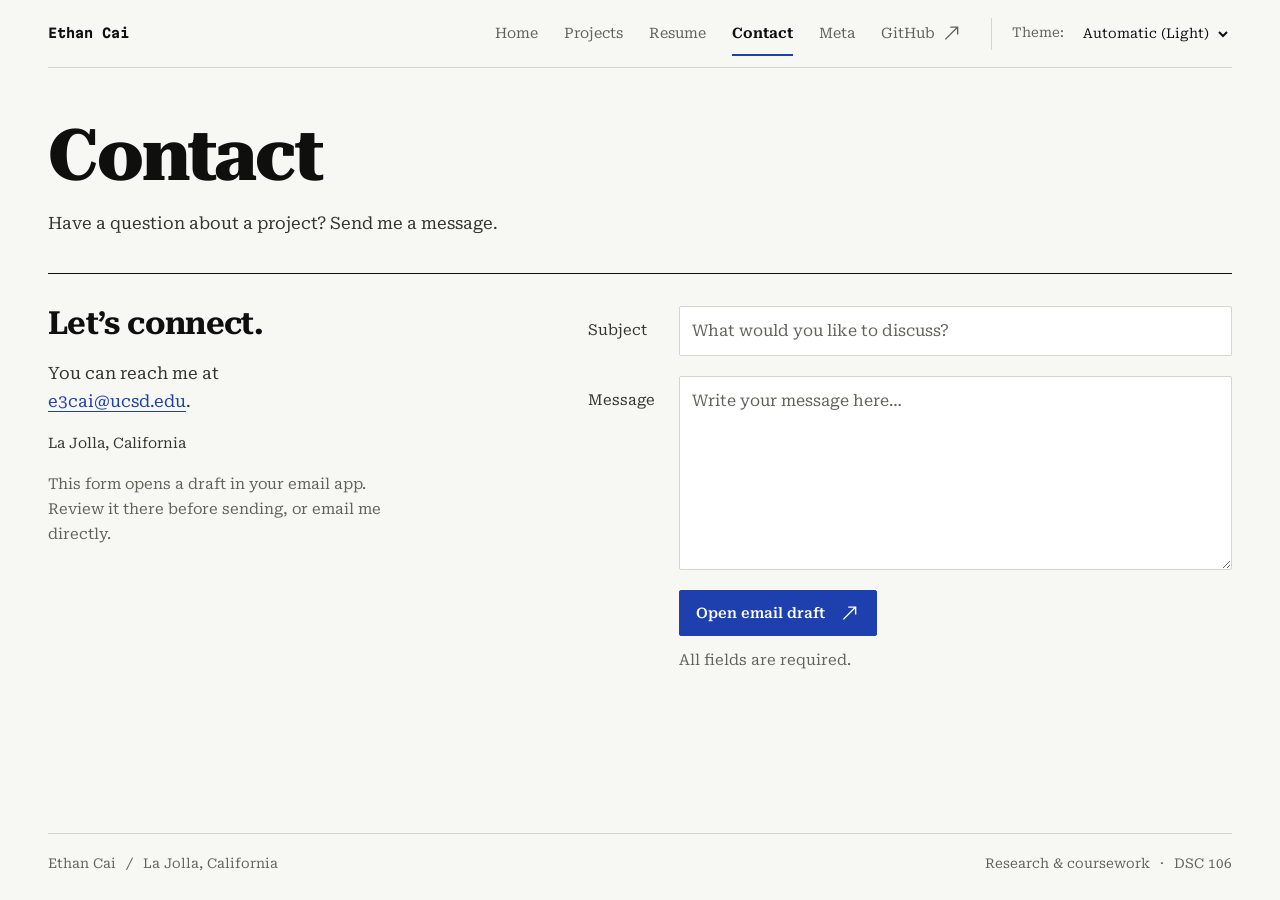
==== commit f61959f6: "Redesign the site as a type specimen Roboto Serif and Martian Mono replace Inconsolata, on a paper, " ====
--- a/contact/index.html
+++ b/contact/index.html
@@ -5,26 +5,26 @@
   <meta name="viewport" content="width=device-width, initial-scale=1">
   <meta name="description" content="Contact Ethan Cai by email about research, projects, or collaboration.">
   <title>Contact | Ethan Cai</title>
-  <link rel="preload" href="../fonts/inconsolata-latin.woff2" as="font" type="font/woff2" crossorigin>
+  <link rel="icon" href="../favicon.svg" type="image/svg+xml">
+  <link rel="preload" href="../fonts/roboto-serif-latin.woff2" as="font" type="font/woff2" crossorigin>
   <link rel="stylesheet" href="../style.css">
   <script type="module" src="../global.js"></script>
 </head>
 <body>
   <a class="skip-link" href="#main">Skip to main content</a>
   <header class="site-header">
-    <a class="wordmark" href="../" aria-label="Ethan Cai, home"><span class="wordmark-symbol" aria-hidden="true">ec/</span><span>Ethan Cai</span></a>
+    <a class="wordmark" href="../" aria-label="Ethan Cai, home">Ethan Cai</a>
   </header>
   <main id="main">
 <header class="page-intro">
-  <p class="eyebrow">Get in touch</p>
-  <h1>Contact<span class="accent">.</span></h1>
+  <h1>Contact</h1>
   <p>Have a question about a project? Send me a message.</p>
 </header>
 <div class="contact-layout">
   <section class="contact-info" aria-labelledby="contact-info-heading">
     <h2 id="contact-info-heading">Let’s connect.</h2>
     <p>You can reach me at<br><a href="mailto:e3cai@ucsd.edu">e3cai@ucsd.edu</a>.</p>
-    <p class="meta">La Jolla, California</p>
+    <p class="role">La Jolla, California</p>
     <p class="form-note" id="mail-note">This form opens a draft in your email app. Review it there before sending, or email me directly.</p>
   </section>
   <form action="mailto:e3cai@ucsd.edu" method="GET" aria-label="Email Ethan" aria-describedby="mail-note">
@@ -38,8 +38,8 @@
       <textarea id="body" name="body" rows="7"
                 placeholder="Write your message here…" required></textarea>
     </label>
-    <button type="submit">Open email draft <span aria-hidden="true">↗</span></button>
-    <p class="meta">All fields are required.</p>
+    <button type="submit">Open email draft <span class="arrow out" aria-hidden="true"></span></button>
+    <p class="form-note">All fields are required.</p>
   </form>
 </div>
   </main>
--- a/style.css
+++ b/style.css
@@ -1,253 +1,369 @@
-@font-face {
-  font-family: Inconsolata; font-style: normal; font-weight: 200 900; font-display: swap;
-  src: url("fonts/inconsolata-latin.woff2") format("woff2");
-}
+@font-face { font-family: "Roboto Serif"; font-style: normal; font-weight: 100 900; font-display: swap; src: url("fonts/roboto-serif-latin.woff2") format("woff2"); }
+@font-face { font-family: "Martian Mono"; font-style: normal; font-weight: 100 800; font-stretch: 75% 112.5%; font-display: swap; src: url("fonts/martian-mono-latin.woff2") format("woff2"); }
+/* The home page's certainty axis. Registered as a number so it can set font weights. */
+@property --certainty { syntax: "<number>"; inherits: true; initial-value: 1; }
 :root {
   color-scheme: light dark;
-  --paper: light-dark(#fff, #121713);
-  --ink: light-dark(#17211b, #eaf0e9);
-  --text: light-dark(#49534b, #b8c3b9);
-  --muted: light-dark(#657068, #9eaca0);
-  --accent: light-dark(#13753b, #88d8a3);
-  --accent-hover: light-dark(#0e5c2e, #b0edc2);
-  --line: light-dark(#dce2dc, #354038);
-  --soft: light-dark(#f6f8f5, #1b231d);
-  --selected: light-dark(#eaf4ec, #21382a);
-  --field: light-dark(#fff, #172019);
-  --button-text: light-dark(#fff, #112317);
-  --mono: Inconsolata, ui-monospace, Consolas, monospace;
-  --sans: -apple-system, BlinkMacSystemFont, "Segoe UI", sans-serif;
+  --paper: light-dark(#f7f7f4, #121311);
+  --ink: light-dark(#0f0f0e, #f3f3ee);
+  --text: light-dark(#34342f, #c8c8c0);
+  --muted: light-dark(#62625b, #9b9b92);
+  --line: light-dark(#d5d5ce, #33342f);
+  --soft: light-dark(#ecece8, #1b1c19);
+  --field: light-dark(#fff, #181917);
+  /* One accent, kept for what is live, linked, or selected. */
+  --color-accent: light-dark(#1e40af, #a3b8ff);
+  --on-accent: light-dark(#fff, #0c1230);
+  --selected: light-dark(#e3e8f6, #1c2442);
+  /* Lab 5 pie chart: one blue ramp, newest year first. Checked as an ordinal ramp
+     (monotone lightness, visible steps, faintest step >= 2:1) against both page colors.
+     A fourth project year needs a --year-4 step. */
+  --year-1: light-dark(#1e40af, #a3b8ff);
+  --year-2: light-dark(#476dd1, #668dee);
+  --year-3: light-dark(#84a3ea, #3f62be);
+  --serif: "Roboto Serif", Georgia, "Times New Roman", serif;
+  --mono: "Martian Mono", ui-monospace, Consolas, monospace;
+  --arrow: url("data:image/svg+xml,%3Csvg xmlns='http://www.w3.org/2000/svg' viewBox='0 0 23 16'%3E%3Cpath d='M1 8h20M15 2l6 6-6 6' fill='none' stroke='%23000' stroke-width='1.6'/%3E%3C/svg%3E");
+  --plus: url("data:image/svg+xml,%3Csvg xmlns='http://www.w3.org/2000/svg' viewBox='0 0 16 16'%3E%3Cpath d='M8 1.5v13M1.5 8h13' fill='none' stroke='%23000' stroke-width='1.6'/%3E%3C/svg%3E");
+  --minus: url("data:image/svg+xml,%3Csvg xmlns='http://www.w3.org/2000/svg' viewBox='0 0 16 16'%3E%3Cpath d='M1.5 8h13' fill='none' stroke='%23000' stroke-width='1.6'/%3E%3C/svg%3E");
+  accent-color: var(--color-accent);
 }
 * { box-sizing: border-box; }
 html { scroll-padding-top: 24px; }
-body { margin: 0 auto; max-width: 1248px; padding: 0 40px; min-height: 100vh; display: flex; flex-direction: column; font: 15px/1.65 var(--sans); color: var(--text); background: var(--paper); -webkit-font-smoothing: antialiased; overflow-wrap: break-word; }
+body { margin: 0 auto; max-width: 1392px; padding: 0 48px; min-height: 100vh; display: flex; flex-direction: column; font: 400 17px/1.65 var(--serif); font-optical-sizing: auto; color: var(--text); background: var(--paper); -webkit-font-smoothing: antialiased; overflow-wrap: break-word; }
 main { flex: 1; }
 h1,h2,h3,h4,p,figure,dl { margin: 0; }
-h1,h2,h3 { color: var(--ink); font-family: var(--mono); font-weight: 600; }
-h1 { font-size: clamp(48px, 6vw, 72px); line-height: 1; letter-spacing: -.055em; }
-h2 { font-size: 32px; line-height: 1.15; letter-spacing: -.035em; }
-h3 { font-size: 24px; line-height: 1.15; letter-spacing: -.025em; }
-a { color: var(--accent); text-underline-offset: 4px; }
-a:hover { color: var(--accent-hover); }
+h1,h2,h3 { color: var(--ink); font-family: var(--serif); text-wrap: balance; }
+h1 { font-size: clamp(2.75rem, 5.6vw, 4.75rem); font-weight: 780; line-height: 1; letter-spacing: -.03em; }
+h2 { font-size: 2rem; font-weight: 660; line-height: 1.1; letter-spacing: -.02em; }
+h3 { font-size: 1.35rem; font-weight: 640; line-height: 1.2; letter-spacing: -.01em; }
+a { color: var(--color-accent); text-decoration-thickness: 1px; text-underline-offset: 4px; }
+a:hover { text-decoration-thickness: 2px; }
 a,button,input,select,textarea { -webkit-tap-highlight-color: transparent; }
 button,input,select,textarea { font: inherit; }
 button,a,select { touch-action: manipulation; }
 button { cursor: pointer; }
-:focus-visible { outline: 2px solid var(--accent); outline-offset: 5px; }
+:focus-visible { outline: 2px solid var(--color-accent); outline-offset: 4px; }
+::selection { background: var(--color-accent); color: var(--on-accent); }
+input,textarea { caret-color: var(--color-accent); }
 img { max-width: 100%; display: block; height: auto; }
 [hidden] { display: none !important; }
-.accent { color: var(--accent); }
-.eyebrow { font: 600 12px/1.5 var(--mono); text-transform: uppercase; letter-spacing: .09em; color: var(--muted); }
-.eyebrow > span { margin-inline: 7px; color: var(--line); }
-.text-link { font: 600 15px/1.4 var(--mono); text-decoration: none; display: inline-flex; align-items: center; gap: 12px; padding-block: 8px; }
-.text-link:hover { text-decoration: underline; }
-.button,button[type=submit] { border: 1px solid var(--accent); background: var(--accent); color: var(--button-text); border-radius: 3px; min-height: 44px; padding: 10px 17px; display: inline-flex; align-items: center; justify-content: space-between; gap: 24px; text-decoration: none; font: 600 16px/1.4 var(--mono); }
-.button:hover,button[type=submit]:hover { background: var(--accent-hover); color: var(--button-text); }
+/* The small monospace voice, kept for measurements: axis values, dates, counts and their units. */
+.word small,.axis-control .ends,.project-result,#profile-stats dt,.stats dt,.results-count,.legend-value,.meta,.axis text,.language-scope,.language-list dt,dl.info dt,.commit-table th { font: 400 11.5px/1.55 var(--mono); font-stretch: 87.5%; letter-spacing: .03em; text-transform: uppercase; }
+/* The small serif voice, for navigation, labels, and captions. */
+.site-header nav a,.color-scheme,.facts dt,.project-meta,.about-photo figcaption,.site-footer,.filter-tabs button,.tools,.role,.project-facts dt,.skills-list dt,form label { font: 400 .84rem/1.5 var(--serif); }
 .visually-hidden { position: absolute; width: 1px; height: 1px; margin: -1px; padding: 0; overflow: hidden; clip-path: inset(50%); white-space: nowrap; border: 0; }
-.skip-link { position: absolute; top: -80px; left: 16px; padding: 10px; background: var(--paper); border: 2px solid var(--accent); z-index: 20; }
+.skip-link { position: absolute; top: -80px; left: 16px; padding: 10px; background: var(--paper); border: 2px solid var(--color-accent); z-index: 20; }
 .skip-link:focus { top: 8px; }
-.site-header { min-height: 85px; display: flex; align-items: center; gap: 32px; border-bottom: 1px solid var(--line); }
-.wordmark { display: flex; align-items: center; gap: 12px; font: 600 19px/1 var(--mono); text-decoration: none; white-space: nowrap; color: var(--ink); }
-.wordmark-symbol { font-weight: 800; font-size: 28px; color: var(--accent); letter-spacing: -.08em; }
-.site-header nav { display: flex; gap: 24px; margin-left: auto; align-items: stretch; }
-.site-header nav a { display: flex; align-items: center; gap: 4px; position: relative; min-height: 44px; color: var(--muted); font: 500 16px/1 var(--mono); text-decoration: none; }
-.site-header nav a:hover { color: var(--accent); }
-.site-header nav a.current { color: var(--ink); font-weight: 700; }
-.site-header nav a.current::after { content: ''; position: absolute; bottom: 0; left: 0; right: 0; height: 2px; background: var(--accent); }
-.color-scheme { display: flex; align-items: center; gap: 6px; font: 13px var(--mono); color: var(--muted); border-left: 1px solid var(--line); padding-left: 18px; }
-.color-scheme select { max-width: 135px; min-height: 36px; padding: 4px 5px; border: 1px solid transparent; border-radius: 2px; background: var(--paper); color: var(--ink); font: 14px var(--mono); cursor: pointer; }
+.arrow { flex: none; display: inline-block; width: 1.5em; height: 1em; background: currentColor; -webkit-mask: var(--arrow) center / contain no-repeat; mask: var(--arrow) center / contain no-repeat; }
+.arrow.out { transform: rotate(-45deg); }
+.button,button[type=submit] { display: inline-flex; align-items: center; justify-content: space-between; gap: .85rem; min-height: 46px; padding: 0 1rem; border: 1px solid var(--color-accent); border-radius: 2px; background: var(--color-accent); color: var(--on-accent); font: 560 .9rem/1.2 var(--serif); text-decoration: none; }
+.button:hover,button[type=submit]:hover { border-color: var(--ink); background: var(--ink); color: var(--paper); }
+.text-link { display: inline-flex; align-items: center; gap: .65rem; padding-block: .5rem; color: var(--ink); font: 500 .9rem/1.3 var(--serif); letter-spacing: 0; white-space: nowrap; text-decoration: underline; text-decoration-thickness: 1px; text-underline-offset: 6px; }
+.text-link:hover { color: var(--color-accent); }
+.site-header { min-height: 68px; display: flex; align-items: center; gap: 28px; border-bottom: 1px solid var(--line); }
+.wordmark { color: var(--ink); font: 700 13px/1 var(--mono); text-decoration: none; white-space: nowrap; }
+.site-header nav { display: flex; gap: 26px; margin-left: auto; align-items: stretch; }
+.site-header nav a { display: flex; align-items: center; gap: 6px; position: relative; min-height: 44px; color: var(--muted); font-size: .9rem; text-decoration: none; }
+.site-header nav a:hover { color: var(--ink); }
+/* The current page is set heavier, the way the home page sets what is certain. */
+.site-header nav a.current { color: var(--ink); font-weight: 640; }
+.site-header nav a.current::after { content: ""; position: absolute; bottom: 0; left: 0; right: 0; height: 2px; background: var(--color-accent); }
+.color-scheme { display: flex; align-items: center; gap: 8px; border-left: 1px solid var(--line); padding-left: 20px; color: var(--muted); }
+.color-scheme select { min-height: 32px; padding: 4px 6px; border: 1px solid transparent; border-radius: 2px; background: var(--paper); color: var(--ink); font: inherit; letter-spacing: inherit; text-transform: inherit; cursor: pointer; }
 .color-scheme select:hover { border-color: var(--line); }
-.hero { display: grid; grid-template-columns: minmax(0,1.4fr) minmax(0,1fr); gap: 90px; padding: 66px 0 62px; }
-.hero h1 { margin: 18px 0 19px; font-size: clamp(60px,7vw,88px); }
-.hero-subtitle { font: 450 clamp(22px,2.6vw,29px)/1.25 var(--mono); letter-spacing: -.025em; color: var(--ink); }
-.hero-description { max-width: 52ch; font-size: 15px; line-height: 1.8; margin-top: 20px; }
-.actions { display: flex; align-items: center; flex-wrap: wrap; gap: 14px 24px; margin-top: 26px; }
-.research-focus { align-self: center; padding-top: 8px; }
-.research-focus > h2 { margin-bottom: 15px; }
-.research-focus > a { display: flex; gap: 15px; align-items: baseline; padding: 18px 0; border-top: 1px solid var(--line); color: var(--ink); text-decoration: none; }
-.research-focus > a > span:last-child { margin-left: auto; color: var(--accent); }
-.focus-number { font: 13px var(--mono); color: var(--muted); }
-.research-focus strong { display: block; font: 600 19px/1.25 var(--mono); }
-.research-focus small { display: block; margin-top: 6px; font: 12px/1.6 var(--sans); color: var(--muted); }
-.research-focus a:hover strong { color: var(--accent); }
-.focus-note { font: 14px/1.6 var(--mono); border-top: 1px solid var(--line); padding-top: 16px; color: var(--muted); }
-.home-work,.github-profile { border-top: 1px solid var(--line); padding-top: 27px; }
-.section-heading { display: flex; align-items: flex-end; justify-content: space-between; gap: 20px; margin-bottom: 26px; }
-.section-heading h2 { margin-top: 8px; }
-.projects { display: grid; grid-template-columns: repeat(3,minmax(0,1fr)); gap: 0 28px; }
-.projects > article { min-width: 0; display: grid; grid-template-rows: subgrid; grid-row: span 6; gap: 14px; border-top: 1px solid var(--line); padding: 20px 0 24px; margin-bottom: 14px; }
-.project-kicker { display: flex; align-items: center; justify-content: space-between; gap: 12px; font: 12px var(--mono); color: var(--muted); text-transform: uppercase; letter-spacing: .04em; }
-.project-kicker .project-category { color: var(--accent); font-weight: 700; }
-.projects h2,.projects h3 { font-size: 25px; line-height: 1.08; font-weight: 600; letter-spacing: -.035em; }
-.projects h2 a,.projects h3 a { color: inherit; text-decoration: none; }
-.projects h2 a:hover,.projects h3 a:hover { color: var(--accent); text-decoration: underline; }
-.projects img { width: 100%; aspect-ratio: 16 / 8.4; object-fit: cover; border: 1px solid var(--line); background: var(--soft); }
-.project-description { font-size: 13px; line-height: 1.75; }
-.project-result { border-top: 1px solid var(--line); padding-top: 12px; font: 500 14px/1.5 var(--mono); color: var(--ink); }
-.project-result > strong { color: var(--accent); font-weight: 700; }
-.project-footer { display: flex; gap: 12px; align-items: center; justify-content: space-between; }
-.project-footer .tools { color: var(--muted); font: 11px/1.5 var(--mono); max-width: 75%; }
-.project-footer a { font: 700 20px var(--mono); text-decoration: none; padding: 4px 8px; }
-.project-footer a:hover { background: var(--selected); }
-.project-placeholder .project-category,.project-placeholder .project-result { color: var(--muted); }
-.project-placeholder img { opacity: .65; }
-.loading-message,.empty-message,.status-message { grid-column: 1 / -1; font: 14px/1.7 var(--mono); color: var(--muted); padding: 18px 0; }
-.about-strip { margin: 40px 0 48px; padding: 33px 0 36px; border-block: 1px solid var(--line); display: grid; grid-template-columns: .85fr 1.3fr; gap: 80px; }
-.about-strip h2 { margin-top: 13px; font-size: 32px; }
-.about-copy { padding-top: 5px; max-width: 66ch; font-size: 14px; line-height: 1.8; }
-.about-copy .text-link { margin-top: 12px; }
-.github-profile { padding-top: 0; border-top: 0; }
-#profile-stats dl { display: grid; grid-template-columns: repeat(4,minmax(0,1fr)); border-block: 1px solid var(--line); }
-#profile-stats dl > div { padding: 18px 26px; border-left: 1px solid var(--line); }
-#profile-stats dl > div:first-child { border: 0; padding-left: 0; }
-#profile-stats dt { font: 13px var(--mono); color: var(--muted); }
-#profile-stats dd { margin: 5px 0 0; font: 500 32px/1.2 var(--mono); color: var(--ink); font-variant-numeric: tabular-nums; }
-.contact-strip { display: flex; align-items: center; justify-content: space-between; gap: 20px; margin-top: 48px; border-top: 1px solid var(--line); padding: 28px 0 0; font: 21px/1.3 var(--mono); color: var(--ink); }
-.contact-strip a { font-weight: 600; text-decoration: none; }
-.site-footer { display: flex; align-items: center; justify-content: space-between; flex-wrap: wrap; gap: 12px 22px; border-top: 1px solid var(--line); margin-top: 40px; padding: 20px 0 26px; font: 12px/1.6 var(--mono); color: var(--muted); }
+/* Home: the specimen. Each word's weight runs from one shared weight to its own as certainty goes from 0 to 1. */
+.specimen { display: grid; grid-template-columns: minmax(0,1fr) minmax(19rem,24rem); gap: 0 3.25rem; padding: 2.5rem 0 2.25rem; }
+.stage { container-type: inline-size; min-width: 0; }
+.statement { font-size: 1rem; font-weight: 400; letter-spacing: 0; }
+.statement .lead { display: block; margin-bottom: .12em; font-size: clamp(1.5rem, 4.7cqw, 2.5rem); font-weight: 300; line-height: 1.15; letter-spacing: -.01em; }
+/* The words are as large as the column allows. The second limit keeps the widest word, at any certainty, on one line with its readout. */
+.word { display: flex; align-items: baseline; gap: .16em; font-size: clamp(2.5rem, min(16.2cqw, (100cqw - 4.2rem) / 5.6), 9rem); font-weight: calc(480 + (var(--to) - 480) * var(--certainty)); line-height: 1.04; letter-spacing: -.035em; white-space: nowrap; }
+.word .and { font-size: .3em; font-weight: 300; letter-spacing: -.01em; }
+.word small { color: var(--muted); font-weight: 400; white-space: nowrap; }
+.word small b { font-weight: inherit; font-variant-numeric: tabular-nums; }
+/* On arrival the sentence resolves once, from one shared weight into its reading. */
+@keyframes resolve { from { --certainty: 0; } }
+@media(prefers-reduced-motion:no-preference) { .specimen { animation: resolve 1.6s cubic-bezier(.16,1,.3,1) .3s backwards; } }
+.panel { display: flex; flex-direction: column; gap: 1.35rem; border-left: 1px solid var(--line); padding: .3rem 0 .2rem 2.5rem; }
+.panel h2 { font-size: 1.6rem; font-weight: 700; }
+.panel > p { font-size: 1rem; line-height: 1.6; }
+.axis-control { display: grid; grid-template-columns: minmax(0,1fr) auto; align-items: baseline; gap: .55rem 1rem; border-bottom: 1px solid var(--line); padding-bottom: 1.35rem; }
+.axis-control label { color: var(--ink); font: 500 1rem/1.2 var(--serif); }
+.axis-control output { color: var(--ink); font: 500 .9rem/1 var(--mono); font-variant-numeric: tabular-nums; }
+.axis-control input { grid-column: 1 / -1; width: 100%; height: 20px; margin: 0; border: 0; padding: 0; background: none; -webkit-appearance: none; appearance: none; cursor: ew-resize; }
+.axis-control input::-webkit-slider-runnable-track { height: 2px; background: linear-gradient(var(--color-accent) 0 0) 0 / calc(var(--certainty) * 100%) 100% no-repeat, var(--line); }
+.axis-control input::-moz-range-track { height: 2px; background: linear-gradient(var(--color-accent) 0 0) 0 / calc(var(--certainty) * 100%) 100% no-repeat, var(--line); }
+.axis-control input::-webkit-slider-thumb { -webkit-appearance: none; width: 16px; height: 16px; margin-top: -7px; border-radius: 50%; background: var(--color-accent); }
+.axis-control input::-moz-range-thumb { width: 16px; height: 16px; border: 0; border-radius: 50%; background: var(--color-accent); }
+.axis-control .ends { grid-column: 1 / -1; display: flex; justify-content: space-between; color: var(--muted); }
+/* The facts, as a small table: labels in one column, values in the other. */
+.facts { display: grid; grid-template-columns: auto minmax(0,1fr); gap: .4rem 1.1rem; border-top: 1px solid var(--line); padding-top: 1.05rem; font-size: .94rem; line-height: 1.4; }
+.facts > div { display: grid; grid-template-columns: subgrid; grid-column: 1 / -1; align-items: baseline; }
+.facts dt { color: var(--muted); }
+.facts dd { margin: 0; color: var(--ink); }
+/* On a short, wide window the hero tightens, and the words are bounded by height as well as width,
+   so the first results stay in the first screen. A very short one drops the facts table. */
+@media (min-width: 1001px) and (max-height: 820px) {
+  .specimen { padding: 1.4rem 0 1.1rem; }
+  .word { font-size: clamp(2.5rem, min(16.2cqw, (100cqw - 4.2rem) / 5.6, (100svh - 20.5rem) / 3.12), 9rem); }
+  .panel { gap: .9rem; }
+  .axis-control { padding-bottom: .95rem; }
+  .panel h2 { font-size: 1.4rem; }
+  .panel > p { font-size: .94rem; line-height: 1.5; }
+  .facts { gap: .25rem 1.1rem; padding-top: .8rem; font-size: .9rem; }
+  .home-work .section-heading { padding: .85rem 0 .75rem; }
+}
+@media (min-width: 1001px) and (max-height: 715px) {
+  .facts { display: none; }
+}
+.actions { display: flex; flex-wrap: wrap; align-items: center; gap: .9rem 1rem; }
+.home-work,.about-strip,.github-profile { border-top: 1px solid var(--ink); }
+.section-heading { display: flex; align-items: baseline; justify-content: space-between; gap: 1.25rem; padding: 1.5rem 0 1.25rem; }
+/* Project cards. Lab 2's auto-fill grid, with subgrid rows so the parts of neighboring cards line up. */
+.projects { container-type: inline-size; display: grid; grid-template-columns: repeat(auto-fill, minmax(17.5em, 1fr)); grid-auto-flow: row dense; gap: 0 2.5rem; }
+.projects > article { position: relative; min-width: 0; display: grid; grid-template-rows: subgrid; grid-row: span 5; gap: .85rem; border-top: 1px solid var(--line); padding: 1.35rem 0 2.2rem; }
+.project-result { display: flex; flex-wrap: wrap; align-items: baseline; gap: .15rem .7rem; align-self: end; color: var(--muted); }
+.project-result > strong { color: var(--ink); font: 780 clamp(2.3rem, 3.6vw, 3.25rem)/1 var(--serif); font-stretch: normal; letter-spacing: -.035em; text-transform: none; }
+.projects h2,.projects h3 { font-size: 1.45rem; font-weight: 640; line-height: 1.15; letter-spacing: -.015em; }
+/* A card without a figure starts with its title, which takes the figure's row as well as its own. */
+.projects > article:not(.has-result) > .project-result { display: none; }
+.projects > article:not(.has-result) > :is(h2,h3) { grid-row: span 2; }
+/* The whole card opens its project: the title's link is stretched over the card, and the arrow says so. */
+.projects :is(h2,h3) a { color: inherit; text-decoration: none; }
+.projects :is(h2,h3) a::after { content: ""; position: absolute; inset: 0; }
+.projects :is(h2,h3) .arrow { font-size: .6em; color: var(--muted); transition: translate 150ms, color 150ms; }
+.projects article:hover :is(h2,h3) a { color: var(--color-accent); text-decoration: underline; text-decoration-thickness: 1px; }
+.projects article:hover .arrow { color: var(--color-accent); translate: 3px 0; }
+.projects article:hover .arrow.out { translate: 2px -2px; }
+.projects :is(h2,h3) a:focus-visible { outline: none; }
+.projects :is(h2,h3) a:focus-visible::after { outline: 2px solid var(--color-accent); outline-offset: 4px; }
+/* A wide card takes two columns where the grid has them. Its image becomes a strip as tall as the images beside it. */
+@container (min-width: 40rem) {
+  .projects > .project-wide { grid-column: span 2; }
+  .projects > .project-wide img { aspect-ratio: 4 / 1; }
+  .projects > .project-wide .project-description { max-width: 62ch; }
+}
+.projects img { width: 100%; aspect-ratio: 16 / 8.4; object-fit: cover; background: var(--soft); }
+.project-description { font-size: .94rem; line-height: 1.6; }
+.project-meta { display: flex; flex-wrap: wrap; gap: .1rem .6rem; color: var(--muted); font-variant-numeric: tabular-nums; }
+/* Year and area share the first line; the tools always take the second, so every card reads the same. */
+.project-meta .tools { flex-basis: 100%; }
+.project-meta .project-year::after { content: "/"; margin-left: .6rem; color: var(--line); }
+.project-placeholder img { opacity: .6; }
+.loading-message,.empty-message,.status-message { grid-column: 1 / -1; padding: 1.1rem 0; color: var(--muted); font-size: .94rem; }
+.about-strip { display: grid; grid-template-columns: minmax(0,1.3fr) minmax(0,.8fr); align-items: center; gap: 4.5rem; margin-top: 1.5rem; padding: 3rem 0; }
+.about-copy { max-width: 62ch; }
+.about-copy > p { margin-top: 1.2rem; }
+.about-copy .text-link { margin-top: .9rem; }
+.about-photo { width: 100%; max-width: 340px; justify-self: end; }
+.about-photo img { width: 100%; aspect-ratio: 4 / 3; object-fit: cover; }
+.about-photo figcaption { display: flex; flex-wrap: wrap; justify-content: space-between; gap: .25rem 1rem; margin-top: .6rem; color: var(--muted); }
+/* Numerals: live figures on Home and code statistics on Meta share one specimen. */
+#profile-stats dl,.stats { display: grid; grid-template-columns: repeat(4,minmax(0,1fr)); border-block: 1px solid var(--line); }
+#profile-stats dl > div,.stats > div { padding: 1.1rem 1.5rem 1.3rem; border-left: 1px solid var(--line); }
+#profile-stats dl > div:first-child,.stats > div:first-child { border: 0; padding-left: 0; }
+#profile-stats dt,.stats dt { color: var(--muted); }
+#profile-stats dd,.stats dd { margin: .3rem 0 0; color: var(--ink); font: 300 2.6rem/1.05 var(--serif); letter-spacing: -.03em; font-variant-numeric: tabular-nums; }
+.contact-strip { display: flex; flex-wrap: wrap; align-items: baseline; justify-content: space-between; gap: .4rem 1.25rem; margin-top: 3rem; border-top: 1px solid var(--ink); padding: 1.7rem 0 0; color: var(--ink); font: 400 1.5rem/1.3 var(--serif); letter-spacing: -.01em; }
+.site-footer { display: flex; align-items: center; justify-content: space-between; flex-wrap: wrap; gap: .75rem 1.4rem; margin-top: 3rem; border-top: 1px solid var(--line); padding: 1.25rem 0 1.6rem; color: var(--muted); }
 .site-footer a { color: inherit; text-decoration: none; }
-.site-footer a:hover { color: var(--accent); text-decoration: underline; }
+.site-footer a:hover { color: var(--color-accent); text-decoration: underline; }
 .site-footer p > span { margin: 0 6px; }
-.page-intro { padding: 56px 0 32px; max-width: 850px; }
-.page-intro h1 { margin: 14px 0 20px; }
-.page-intro > p:not(.eyebrow) { max-width: 65ch; font-size: 15px; }
-.project-total { display: inline-block; vertical-align: top; margin: 5px 0 0 14px; padding: 4px 8px; border: 1px solid var(--line); font: 500 15px/1 var(--mono); letter-spacing: 0; color: var(--muted); border-radius: 3px; }
-.project-toolbar { display: flex; flex-wrap: wrap; align-items: center; justify-content: space-between; gap: 12px; border-block: 1px solid var(--line); margin-bottom: 10px; padding: 12px 0; }
-.filter-tabs { display: flex; gap: 4px; flex-wrap: wrap; }
-.filter-tabs button { background: transparent; border: 1px solid transparent; color: var(--muted); padding: 7px 12px; min-height: 36px; font: 500 14px var(--mono); border-radius: 3px; }
-.filter-tabs button:hover { background: var(--soft); color: var(--ink); }
-.filter-tabs button[aria-pressed=true] { background: var(--selected); color: var(--accent); border-color: var(--selected); font-weight: 700; }
+.page-intro { padding: 3.25rem 0 2.25rem; max-width: 54rem; }
+.page-intro > p { margin-top: 1.1rem; max-width: 62ch; }
+.project-total { display: inline-block; vertical-align: top; margin: .5em 0 0 .65em; border: 1px solid var(--line); border-radius: 2px; padding: .4em .6em; color: var(--muted); font: 400 .8rem/1 var(--mono); letter-spacing: 0; }
+.project-toolbar { display: flex; flex-wrap: wrap; align-items: center; justify-content: space-between; gap: 12px; border-block: 1px solid var(--line); padding: 12px 0; }
+.filter-tabs { display: flex; gap: 8px; flex-wrap: wrap; }
+.filter-tabs button { min-height: 36px; border: 1px solid var(--line); border-radius: 2px; padding: 0 12px; background: transparent; color: var(--muted); font-size: .88rem; }
+.filter-tabs button:hover { border-color: var(--ink); color: var(--ink); }
+.filter-tabs button[aria-pressed=true] { border-color: var(--color-accent); background: var(--selected); color: var(--color-accent); font-weight: 640; }
 .project-search { display: flex; align-items: center; gap: 8px; }
-.project-search input { width: 180px; min-height: 36px; background: var(--field); border: 1px solid var(--line); color: var(--ink); border-radius: 3px; padding: 5px 9px; font: 14px var(--mono); }
-.project-search select { min-height: 36px; max-width: 110px; padding: 5px 8px; background: var(--field); border: 1px solid var(--line); color: var(--ink); border-radius: 3px; font: 14px var(--mono); }
-.results-count { font: 12px var(--mono); color: var(--muted); padding: 6px 0 17px; }
+.project-search input { width: 220px; min-height: 36px; border: 1px solid var(--line); border-radius: 2px; padding: 5px 10px; background: var(--field); color: var(--ink); font: 400 .94rem/1.3 var(--serif); }
+.project-search input:hover { border-color: var(--muted); }
+.results-count { padding: 6px 0 18px; color: var(--muted); }
+.year-chart { display: grid; grid-template-columns: auto minmax(0,1fr); grid-template-areas: "plot caption" "plot legend"; align-content: center; gap: 12px 40px; margin: 0; padding: 20px 0 16px; }
+#projects-pie-plot { grid-area: plot; width: 132px; overflow: visible; }
+/* The page-colored stroke is the 2px gap between slices. */
+#projects-pie-plot path { fill: var(--color); stroke: var(--paper); stroke-width: 2px; stroke-linejoin: round; vector-effect: non-scaling-stroke; cursor: pointer; transition: fill 300ms, fill-opacity 300ms, transform 300ms; }
+.year-chart.has-hover path:not(.is-hovered) { fill-opacity: .5; }
+#projects-pie-plot:has(.selected) path:not(.selected, .is-hovered) { fill: var(--line); }
+#projects-pie-plot path.selected { transform: translate(calc(var(--dx) * 4px), calc(var(--dy) * 4px)); }
+.year-chart-caption { grid-area: caption; display: flex; flex-wrap: wrap; align-items: baseline; align-content: center; gap: 2px 16px; }
+.year-chart-caption strong { color: var(--ink); font: 640 1.1rem/1.3 var(--serif); }
+.year-chart-hint { color: var(--muted); font-size: .9rem; }
+.legend { grid-area: legend; display: grid; grid-template-columns: repeat(auto-fill, minmax(9em, 1fr)); gap: 12px; margin: 0; padding: 0; list-style: none; }
+.legend-item button { width: 100%; height: 100%; display: grid; grid-template-columns: 12px minmax(0,1fr); align-items: center; gap: 2px 8px; border: 1px solid var(--line); border-radius: 2px; padding: 9px 14px 11px; background: transparent; color: var(--text); text-align: left; transition: background-color 200ms, border-color 200ms; }
+.legend-item button:hover,.legend-item.is-hovered button { background: var(--soft); }
+.legend-item.selected button { border-color: var(--color-accent); background: var(--selected); }
+.swatch { width: 12px; aspect-ratio: 1; border-radius: 2px; background: var(--color); forced-color-adjust: none; }
+.legend-label { color: var(--ink); font: 500 .8rem/1.2 var(--mono); }
+.legend-value { grid-column: 2; display: flex; flex-wrap: wrap; align-items: baseline; gap: 0 6px; color: var(--muted); }
+.legend-value strong { color: var(--ink); font: 300 1.9rem/1.1 var(--serif); font-stretch: normal; letter-spacing: -.03em; }
+.legend-item.is-empty .swatch { opacity: .35; }
+.legend-item.is-empty strong { color: var(--muted); }
 .project-gallery { margin-bottom: 44px; }
-.project-details-heading { border-top: 1px solid var(--line); padding-top: 28px; margin-bottom: 22px; }
+.project-details-heading { border-top: 1px solid var(--ink); padding-top: 1.7rem; margin-bottom: 1.4rem; }
 .project-study { border-top: 1px solid var(--line); scroll-margin-top: 24px; }
 .project-study:last-child { border-bottom: 1px solid var(--line); }
-.project-study > summary { cursor: pointer; padding: 19px 30px 19px 0; color: var(--ink); font: 500 20px/1.3 var(--mono); list-style: none; position: relative; }
+.project-study > summary { position: relative; display: flex; align-items: baseline; gap: 1.1rem; padding: 1.1rem 2rem 1.1rem 0; color: var(--ink); font: 560 1.25rem/1.3 var(--serif); list-style: none; cursor: pointer; }
 .project-study > summary::-webkit-details-marker { display: none; }
-.project-study > summary::after { content: '+'; position: absolute; right: 6px; color: var(--accent); }
-.project-study[open] > summary::after { content: '−'; }
-.project-study > summary .study-number { color: var(--muted); font-size: 13px; margin-right: 18px; }
-.project-detail { max-width: 840px; padding: 5px 0 30px 35px; }
-.project-detail h2 { margin: 12px 0; font-size: 28px; max-width: 38ch; }
-.meta,.tools,.role { color: var(--muted); font-size: 13px; }
-.project-detail .tools { margin-top: 5px; font-family: var(--mono); }
-.project-summary { margin-top: 22px; max-width: 68ch; font-size: 14px; }
-.project-facts { display: grid; grid-template-columns: 150px minmax(0,1fr); gap: 18px 25px; margin-top: 24px; font-size: 14px; line-height: 1.8; }
-.project-facts dt { font: 600 14px/1.8 var(--mono); color: var(--accent); }
+.project-study > summary h3 { margin: 0; color: inherit; font: inherit; letter-spacing: inherit; }
+.project-study > summary::after { content: ""; position: absolute; right: 6px; top: 50%; width: 15px; height: 15px; translate: 0 -50%; background: var(--color-accent); -webkit-mask: var(--plus) center / contain no-repeat; mask: var(--plus) center / contain no-repeat; }
+.project-study[open] > summary::after { -webkit-mask-image: var(--minus); mask-image: var(--minus); }
+.project-study > summary:hover { color: var(--color-accent); }
+.project-detail { max-width: 860px; padding: 4px 0 30px 2.3rem; }
+.meta,.tools { color: var(--muted); }
+.role,.tools { font-size: .9rem; }
+.project-summary { margin-top: 1.2rem; max-width: 66ch; }
+.project-facts { display: grid; grid-template-columns: 170px minmax(0,1fr); align-items: baseline; gap: 16px 25px; margin-top: 1.4rem; font-size: .96rem; line-height: 1.65; }
+.project-facts dt { color: var(--muted); }
 .project-facts dd { margin: 0; }
-.project-facts strong { font-weight: 600; color: var(--ink); }
-.project-link { margin-top: 24px; }
-.closing-link { margin-top: 26px; }
-.resume-intro .resume-name { color: var(--ink); font: 500 23px var(--mono); margin-bottom: 8px; }
+.project-facts strong,.resume-entry strong { color: var(--ink); font-weight: 640; }
+.project-link { margin-top: 1.4rem; }
+.closing-link { margin-top: 1.6rem; }
+.resume-intro .resume-name { margin-top: 1.1rem; color: var(--ink); font: 560 1.35rem/1.3 var(--serif); }
 .resume-intro p a { color: var(--text); }
-.resume-content { max-width: 960px; }
-.resume-section { display: grid; grid-template-columns: 180px minmax(0,1fr); column-gap: 40px; border-top: 1px solid var(--line); padding: 28px 0; }
-.resume-section > h2 { grid-column: 1; font-size: 21px; margin-bottom: 20px; }
+.resume-content { max-width: 1000px; }
+.resume-section { display: grid; grid-template-columns: 190px minmax(0,1fr); column-gap: 40px; border-top: 1px solid var(--line); padding: 1.75rem 0; }
+.resume-section > h2 { grid-column: 1; margin-bottom: 1.2rem; font-size: 1.35rem; }
 .resume-section > article,.resume-section > dl { grid-column: 2; }
 .resume-section > article:first-of-type,.resume-section > dl:first-of-type { grid-row: 1 / span 2; }
-.resume-entry + .resume-entry { margin-top: 30px; }
-.resume-entry header { display: grid; grid-template-columns: minmax(0,1fr) auto; gap: 6px 20px; }
+.resume-entry + .resume-entry { margin-top: 1.9rem; }
+.resume-entry header { display: grid; grid-template-columns: minmax(0,1fr) auto; gap: 4px 20px; }
 .resume-entry header > :not(.meta) { grid-column: 1; }
-.resume-entry header > .meta { grid-column: 2; grid-row: 1 / span 3; text-align: right; font: 12px/1.6 var(--mono); }
-.resume-entry h3 { font-size: 22px; }
+.resume-entry header > .meta { grid-column: 2; grid-row: 1 / span 3; padding-top: .4em; text-align: right; }
 .resume-entry h3 a { color: inherit; text-decoration: none; }
-.resume-entry h3 a:hover { color: var(--accent); }
-.resume-entry .role { font-size: 13px; }
-.resume-entry .tools { font: 12px/1.5 var(--mono); }
-.resume-entry ul { padding-left: 18px; margin: 15px 0 0; font-size: 13px; line-height: 1.8; }
-.resume-entry li + li { margin-top: 8px; }
-.skills-list { display: grid; grid-template-columns: 140px minmax(0,1fr); gap: 14px 20px; font-size: 13px; }
-.skills-list dt { font: 600 14px/1.6 var(--mono); color: var(--ink); }
+.resume-entry h3 a:hover { color: var(--color-accent); text-decoration: underline; text-decoration-thickness: 1px; }
+.resume-entry ul { margin: .9rem 0 0; padding-left: 1.1rem; font-size: .96rem; line-height: 1.65; }
+.resume-entry li + li { margin-top: .45rem; }
+.skills-list { display: grid; grid-template-columns: 150px minmax(0,1fr); align-items: baseline; gap: 12px 20px; font-size: .96rem; }
+.skills-list dt { color: var(--muted); }
 .skills-list dd { margin: 0; }
-.contact-layout { display: grid; grid-template-columns: minmax(0,1fr) minmax(0,1.4fr); gap: 80px; border-top: 1px solid var(--line); padding: 32px 0 60px; }
-.contact-info h2 { margin-bottom: 18px; font-size: 29px; }
-.contact-info > p { margin-top: 18px; }
-.form-note { margin-top: 26px !important; font-size: 13px; line-height: 1.8; color: var(--muted); max-width: 39ch; }
-form { display: grid; grid-template-columns: 1fr; gap: 22px; }
-form label { display: grid; gap: 8px; font: 500 14px var(--mono); color: var(--ink); }
-input,textarea { background: var(--field); color: var(--ink); border: 1px solid var(--line); border-radius: 3px; padding: 12px; min-width: 0; }
+.contact-layout { display: grid; grid-template-columns: minmax(0,1fr) minmax(0,1.4fr); gap: 80px; border-top: 1px solid var(--ink); padding: 2rem 0 3.5rem; }
+.contact-info h2 { margin-bottom: 1.1rem; }
+.contact-info > p { margin-top: 1.1rem; }
+.form-note { max-width: 44ch; font-size: .94rem; color: var(--muted); }
+/* Lab 2: the form is a two-column grid, and each label is a subgrid so every field starts on the same line. */
+form { display: grid; grid-template-columns: auto minmax(0,1fr); gap: 20px 24px; }
+form label { display: grid; grid-template-columns: subgrid; grid-column: 1 / -1; align-items: start; color: var(--text); font-size: .94rem; }
+form .label-text { padding-top: 13px; }
+input,textarea { min-width: 0; border: 1px solid var(--line); border-radius: 2px; padding: 12px; background: var(--field); color: var(--ink); font: 400 1rem/1.5 var(--serif); letter-spacing: 0; text-transform: none; }
+input:hover,textarea:hover { border-color: var(--muted); }
 input::placeholder,textarea::placeholder { color: var(--muted); opacity: 1; }
-textarea { min-height: 180px; resize: vertical; font: 14px/1.6 var(--sans); }
-form button { justify-self: start; }
-form > .meta { margin-top: -10px; font: 12px var(--mono); }
+textarea { min-height: 180px; resize: vertical; }
+form button,form > .form-note { grid-column: 2; justify-self: start; }
+form > .form-note { margin-top: -8px; }
+/* Meta: code statistics and the commit chart. */
+.stats { grid-template-columns: repeat(6,minmax(0,1fr)); }
+.stats > div { padding-inline: 18px; }
+.stats dd { font-size: 2.2rem; }
+.commit-section { margin-top: 2.75rem; }
+.chart-note { margin-top: .65rem; max-width: 62ch; font-size: .96rem; }
+.commit-view { display: grid; grid-template-columns: minmax(0,1fr) 240px; gap: 36px; align-items: start; margin-top: 1.4rem; }
+#chart svg { display: block; width: 100%; height: auto; }
+.axis text { fill: var(--muted); font-size: 10.5px; }
+.axis .domain,.axis line,.gridlines line { stroke: var(--line); }
+.gridlines .domain { display: none; }
+/* The page-colored ring keeps overlapping dots apart. */
+.dots circle { fill: var(--color-accent); fill-opacity: .72; stroke: var(--paper); stroke-width: 2px; cursor: crosshair; transform-origin: center; transform-box: fill-box; transition: transform 200ms, fill 200ms, fill-opacity 200ms; }
+.dots circle:hover { fill-opacity: 1; transform: scale(1.5); }
+.dots circle.selected { fill-opacity: 1; }
+#chart svg:has(circle.selected) circle:not(.selected) { fill: var(--muted); fill-opacity: .3; }
+.brushing .dots { pointer-events: none; }
+@keyframes marching-ants { to { stroke-dashoffset: -8; } }
+.brush .selection { fill: var(--color-accent); fill-opacity: .08; stroke: var(--ink); stroke-opacity: .7; stroke-dasharray: 5 3; animation: marching-ants 2s linear infinite; }
+.selection-panel { border-top: 1px solid var(--ink); padding-top: 14px; }
+#selection-count { color: var(--ink); font: 560 1.3rem/1.25 var(--serif); }
+.selection-hint { margin-top: 8px; color: var(--muted); font-size: .9rem; line-height: 1.5; }
+.language-scope { margin-top: 18px; border-top: 1px solid var(--line); padding-top: 12px; color: var(--muted); }
+.language-list { display: grid; gap: 12px; margin-top: 10px; font-size: .9rem; }
+.language-list > div { display: grid; grid-template-columns: auto minmax(0,1fr); grid-template-areas: "name value" "bar bar"; gap: 5px 14px; align-items: baseline; }
+/* Each row's bar: a full-width track with the language's share of the lines drawn over it. */
+.language-list > div::before,.language-list > div::after { content: ""; grid-area: bar; height: 6px; border-radius: 0 3px 3px 0; }
+.language-list > div::before { background: var(--line); }
+.language-list > div::after { width: calc(var(--share) * 100%); background: var(--color-accent); }
+.language-list dt { grid-area: name; color: var(--muted); }
+.language-list dd { grid-area: value; margin: 0; color: var(--ink); text-align: right; font-variant-numeric: tabular-nums; }
+dl.info { display: grid; grid-template-columns: auto minmax(0,1fr); gap: 3px 14px; align-items: baseline; transition-duration: 500ms; transition-property: opacity, visibility; }
+dl.info dt { color: var(--muted); }
+dl.info dd { margin: 0; color: var(--ink); font-size: .9rem; line-height: 1.5; }
+/* Stays laid out while hidden so it can fade out and be measured, which the global [hidden] rule would prevent. */
+dl.info[hidden] { display: grid !important; }
+dl.info[hidden]:not(:hover,:focus-within) { opacity: 0; visibility: hidden; }
+.tooltip { position: fixed; top: 1em; left: 1em; z-index: 30; max-width: calc(100vw - 28px); border: 1px solid var(--line); border-radius: 2px; padding: 10px 14px; background: var(--paper); box-shadow: 0 8px 24px light-dark(rgb(15 15 14 / .14), rgb(0 0 0 / .55)); }
+.commit-table { margin-top: 28px; border-bottom: 1px solid var(--line); }
+.table-scroll { overflow-x: auto; padding-bottom: 18px; }
+.commit-table table { width: 100%; border-collapse: collapse; font-size: .9rem; line-height: 1.5; }
+.commit-table th,.commit-table td { border-top: 1px solid var(--line); padding: 8px 18px 8px 0; text-align: left; white-space: nowrap; }
+.commit-table th { color: var(--muted); font-weight: 400; }
+.commit-table td { color: var(--ink); font-variant-numeric: tabular-nums; }
 @media(max-width:1000px) {
   body { padding-inline: 28px; }
   .site-header { gap: 20px; }
-  .site-header nav { gap: 17px; }
-  .wordmark > span:last-child { display: none; }
-  .color-scheme { padding-left: 12px; }
-  .hero { gap: 45px; }
-  .projects { gap: 0 22px; }
-  .projects h2,.projects h3 { font-size: 23px; }
-  .resume-section { grid-template-columns: 145px minmax(0,1fr); column-gap: 28px; }
+  .site-header nav { gap: 18px; }
+  .color-scheme { padding-left: 14px; }
+  /* One column: the words, then the panel, whose first item is the slider that changes them. */
+  .specimen { grid-template-columns: minmax(0,1fr); gap: 2rem; }
+  .panel { border-left: 0; border-top: 1px solid var(--line); padding: 1.6rem 0 0; }
+  /* The actions come before the facts here, so they are reached sooner. */
+  .facts { order: 1; }
+  .resume-section { grid-template-columns: 150px minmax(0,1fr); column-gap: 28px; }
+  .stats { grid-template-columns: repeat(3,minmax(0,1fr)); }
+  .stats > div:nth-child(4) { border-left: 0; padding-left: 0; }
+  .stats > div:nth-child(n+4) { border-top: 1px solid var(--line); }
+  .commit-view { grid-template-columns: minmax(0,1fr); gap: 20px; }
 }
 @media(max-width:760px) {
-  .site-header { flex-wrap: wrap; gap: 0 16px; padding-top: 19px; }
-  .wordmark > span:last-child { display: block; }
+  .site-header { flex-wrap: wrap; gap: 0 16px; padding-top: 16px; }
   .color-scheme { margin-left: auto; border-left: 0; padding-left: 0; }
-  .site-header nav { order: 3; margin: 14px 0 0; width: 100%; gap: 0; justify-content: space-between; }
-  .site-header nav a { min-height: 46px; font-size: 16px; }
-  .hero { grid-template-columns: 1fr; gap: 38px; padding: 43px 0; }
-  .hero h1 { font-size: 68px; }
-  .hero-description { max-width: 58ch; }
-  .research-focus { padding-top: 0; }
-  .research-focus > a { padding: 14px 0; }
-  .focus-note { display: none; }
-  .projects { grid-template-columns: repeat(2,minmax(0,1fr)); }
-  .home-work .projects { grid-template-columns: 1fr; }
-  .home-work .projects > article { grid-template-columns: minmax(0,1fr) minmax(0,1.1fr); grid-template-rows: auto auto auto auto auto; grid-row: auto; gap: 12px 22px; }
-  .home-work .project-kicker { grid-column: 2; grid-row: 1; }
-  .home-work .projects h3 { grid-column: 2; grid-row: 2; font-size: 25px; }
-  .home-work .projects img { grid-column: 1; grid-row: 1 / span 5; align-self: center; aspect-ratio: 1; }
-  .home-work .project-description,.home-work .project-result,.home-work .project-footer { grid-column: 2; }
-  .about-strip { grid-template-columns: 1fr; gap: 22px; margin: 20px 0 35px; }
-  .about-strip h2 br { display: none; }
-  .about-strip h2 br::after { content:' '; }
+  .site-header nav { order: 3; width: 100%; margin: 10px 0 0; gap: 0; justify-content: space-between; }
+  .site-header nav a { min-height: 46px; }
+  .about-strip { grid-template-columns: 1fr; gap: 1.6rem; padding: 2.2rem 0; }
+  .about-photo { max-width: none; justify-self: start; }
   .resume-section { grid-template-columns: 1fr; }
   .resume-section > article,.resume-section > dl { grid-column: 1; }
   .resume-section > article:first-of-type,.resume-section > dl:first-of-type { grid-row: auto; }
-  .resume-entry header > .meta { grid-column: 1; grid-row: auto; text-align: left; }
+  .resume-entry header > .meta { grid-column: 1; grid-row: auto; padding-top: 0; text-align: left; }
   .contact-layout { grid-template-columns: 1fr; gap: 36px; }
-  .project-facts { grid-template-columns: 1fr; gap: 5px; }
-  .project-facts dd + dt { margin-top: 14px; }
+  form { grid-template-columns: minmax(0,1fr); gap: 18px; }
+  form label { gap: 8px; }
+  form .label-text { padding-top: 0; }
+  form button,form > .form-note { grid-column: 1; }
+  .project-facts { grid-template-columns: 1fr; gap: 4px; }
+  .project-facts dd + dt { margin-top: 12px; }
   #profile-stats dl > div { padding-inline: 16px; }
-  .page-intro { padding-top: 40px; }
+  .page-intro { padding-top: 2.5rem; }
 }
 @media(max-width:480px) {
-  body { padding-inline: 20px; }
-  .wordmark { font-size: 16px; gap: 8px; }
-  .wordmark-symbol { font-size: 25px; }
-  .color-scheme { font-size: 12px; }
-  .color-scheme select { max-width: 122px; font-size: 13px; }
-  .hero h1 { font-size: 62px; }
-  .hero-subtitle { font-size: 25px; }
-  .hero-description { font-size: 14px; }
-  .projects { grid-template-columns: 1fr; }
-  .home-work .projects > article { grid-template-columns: 1fr; grid-template-rows: subgrid; grid-row: span 6; gap: 14px; }
-  .home-work .project-kicker,.home-work .projects h3,.home-work .projects img,.home-work .project-description,.home-work .project-result,.home-work .project-footer { grid-column: auto; grid-row: auto; }
-  .home-work .projects img { aspect-ratio: 16 / 8.4; }
-  .projects h2,.projects h3 { font-size: 27px; }
-  .section-heading h2 { font-size: 29px; }
-  .section-heading .text-link { font-size: 14px; white-space: nowrap; }
+  body { padding-inline: 20px; font-size: 16px; }
+  /* Six links don't fit on one line at a readable size, so they sit in two rows of three. */
+  .site-header nav { display: grid; grid-template-columns: repeat(3, minmax(0,1fr)); gap: 0 12px; }
+  .site-header nav a { justify-self: start; min-height: 40px; }
+  /* No readouts at this width, so the words can take the whole line. */
+  .word { font-size: min(17cqw, 9rem); }
+  .word small { display: none; }
+  .section-heading { flex-wrap: wrap; }
   #profile-stats dl { grid-template-columns: repeat(2,minmax(0,1fr)); }
   #profile-stats dl > div:nth-child(3) { border-left: 0; padding-left: 0; }
   #profile-stats dl > div:nth-child(n+3) { border-top: 1px solid var(--line); }
-  .contact-strip { font-size: 19px; align-items: flex-start; }
-  .contact-strip > p { max-width: 15ch; }
-  .contact-strip > a { white-space: nowrap; }
+  .stats { grid-template-columns: repeat(2,minmax(0,1fr)); }
+  .stats > div:nth-child(odd) { border-left: 0; padding-left: 0; }
+  .stats > div:nth-child(4) { border-left: 1px solid var(--line); padding-left: 18px; }
+  .stats > div:nth-child(n+3) { border-top: 1px solid var(--line); }
+  .contact-strip { font-size: 1.25rem; }
   .site-footer { align-items: flex-start; flex-direction: column; gap: 5px; }
   .project-search { width: 100%; }
   .project-search input { width: auto; flex: 1; min-width: 0; }
-  .filter-tabs { gap: 0; }
-  .filter-tabs button { padding-inline: 10px; }
+  .year-chart { grid-template-areas: "plot caption" "legend legend"; column-gap: 20px; }
+  #projects-pie-plot { width: 96px; }
+  .legend { grid-template-columns: repeat(auto-fill, minmax(6.5em, 1fr)); gap: 8px; }
+  .legend-item button { padding: 8px 8px 10px; }
+  .legend-value { column-gap: 4px; }
   .project-detail { padding-left: 0; }
-  .project-study > summary { font-size: 19px; }
-  .study-number { display: block; margin-bottom: 5px; }
-  .skills-list { grid-template-columns: 1fr; gap: 4px; }
-  .skills-list dd + dt { margin-top: 14px; }
+  .project-study > summary { font-size: 1.1rem; }
+  .skills-list { grid-template-columns: 1fr; gap: 2px; }
+  .skills-list dd + dt { margin-top: 12px; }
 }
 @media print {
   :root { color-scheme: light !important; }
@@ -261,4 +377,8 @@
   .resume-entry { break-inside: avoid; }
   a { color: inherit; text-decoration: none; }
 }
-@media(prefers-reduced-motion:reduce) { *,*::before,*::after { scroll-behavior: auto !important; } }
+@media(prefers-reduced-motion:reduce) {
+  *,*::before,*::after { scroll-behavior: auto !important; }
+  #projects-pie-plot path,.legend-item button,.dots circle,dl.info,.projects .arrow { transition: none; }
+  .brush .selection { animation: none; }
+}
